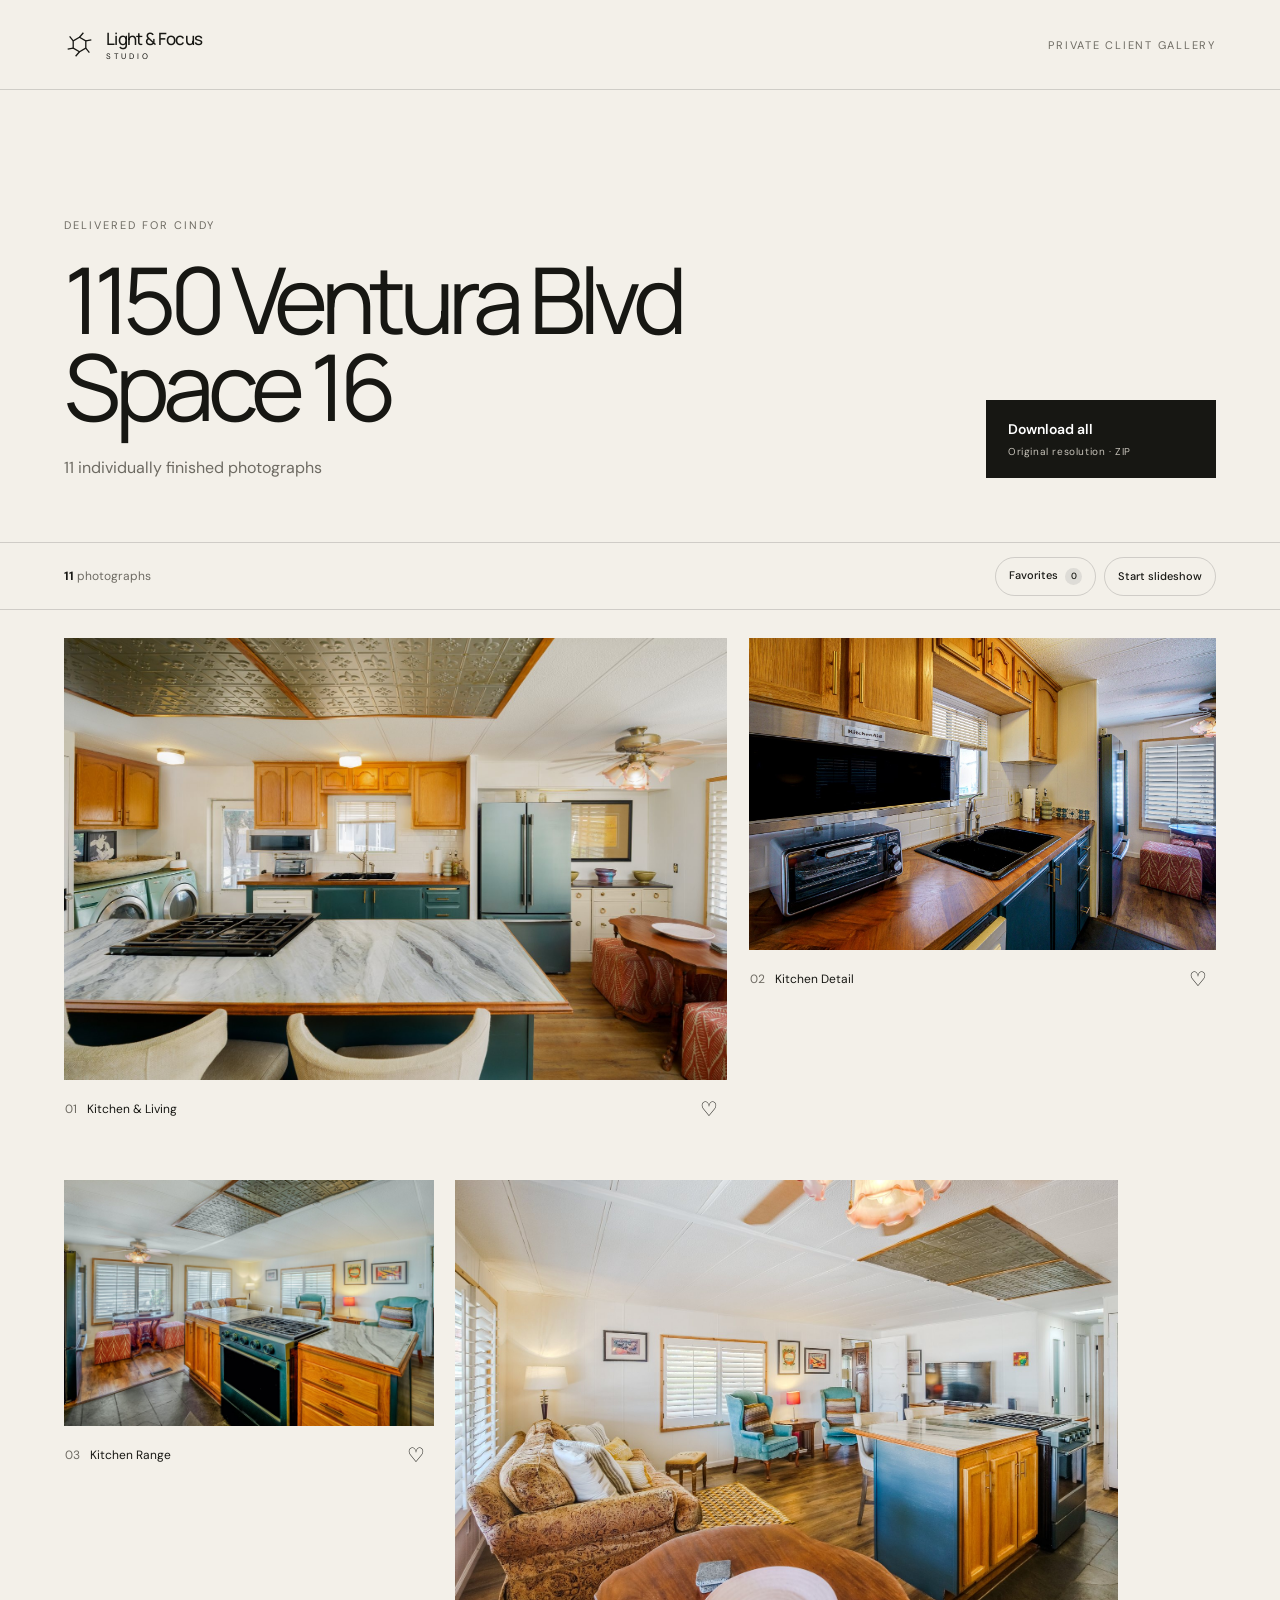
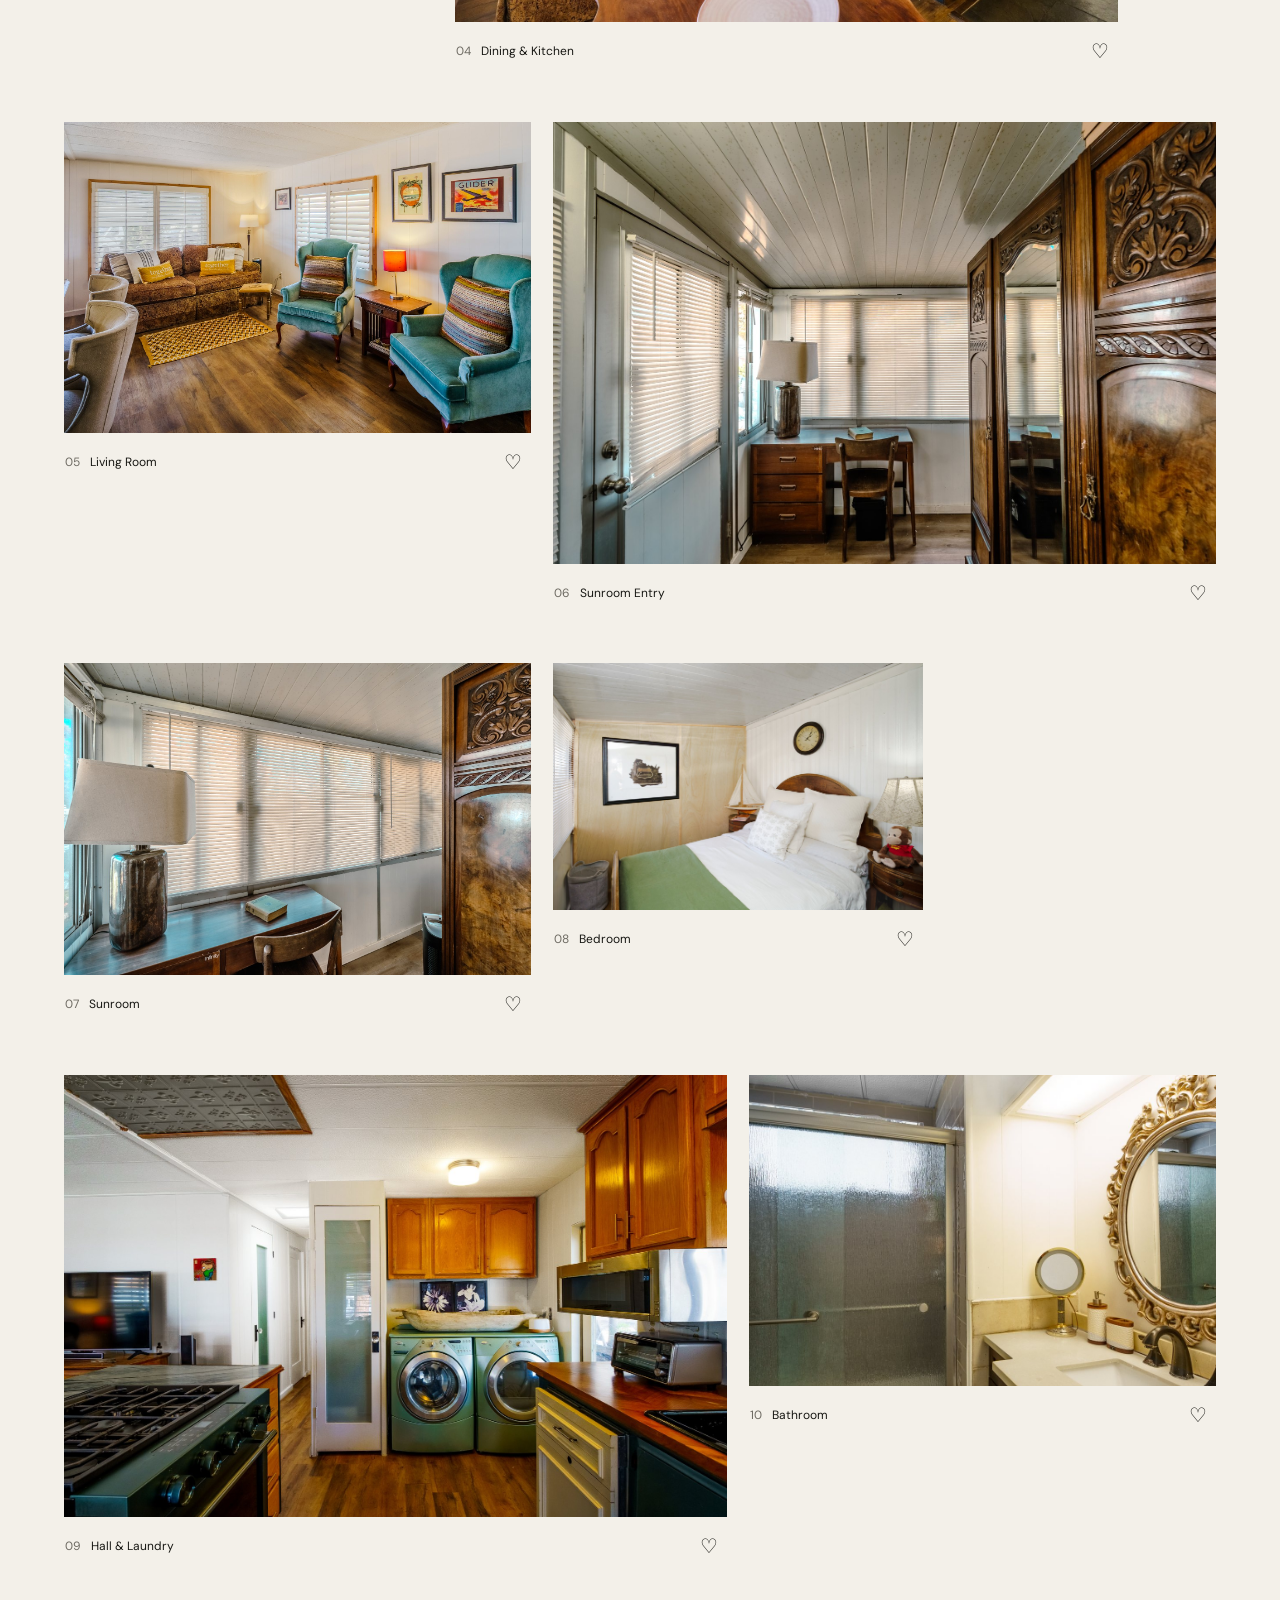
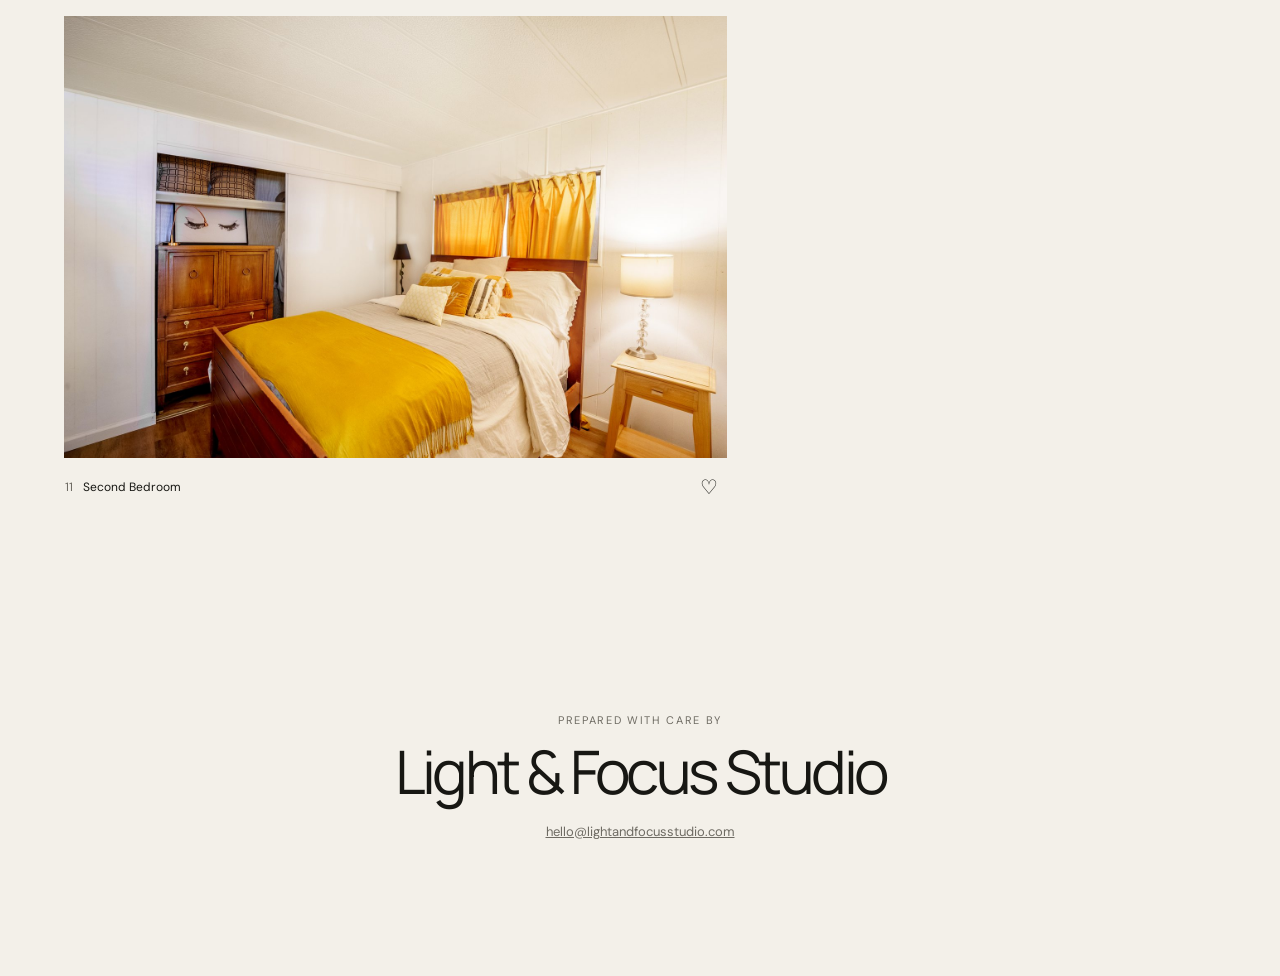
==== clients/cindy-7a4f92d8b1/index.html @ d059b1ce "Add Cindy client delivery gallery" ====
<!doctype html>
<html lang="en">
  <head>
    <meta charset="UTF-8" />
    <meta name="viewport" content="width=device-width, initial-scale=1" />
    <meta name="robots" content="noindex, nofollow, noarchive" />
    <meta name="theme-color" content="#f3f0e9" />
    <title>1150 Ventura Blvd, Space 16 · Light &amp; Focus Studio</title>
    <link rel="preconnect" href="https://fonts.googleapis.com" />
    <link rel="preconnect" href="https://fonts.gstatic.com" crossorigin />
    <link href="https://fonts.googleapis.com/css2?family=DM+Sans:wght@400;500;600&amp;family=Manrope:wght@400;500;600&amp;display=swap" rel="stylesheet" />
    <link rel="stylesheet" href="gallery.css?v=1" />
    <script src="gallery.js?v=1" defer></script>
  </head>
  <body>
    <header class="gallery-header">
      <a class="brand" href="../../" aria-label="Light and Focus Studio home">
        <svg viewBox="0 0 32 32" aria-hidden="true"><polygon points="16,8.5 22.5,12.25 22.5,19.75 16,23.5 9.5,19.75 9.5,12.25"></polygon><path d="M16 8.5 20 3.9M22.5 12.25 28.2 11.2M22.5 19.75 26.2 24.3M16 23.5 12 28.1M9.5 19.75 3.8 20.8M9.5 12.25 5.8 7.7"></path></svg>
        <span><strong>Light &amp; Focus</strong><small>Studio</small></span>
      </a>
      <span class="private-label">Private client gallery</span>
    </header>

    <main>
      <section class="gallery-intro">
        <div>
          <p class="eyebrow">Delivered for Cindy</p>
          <h1>1150 Ventura Blvd<br />Space 16</h1>
          <p class="summary">11 individually finished photographs</p>
        </div>
        <a class="primary-action" href="Light-and-Focus-1150-Ventura-Sp16.zip" download>
          <span>Download all</span><small>Original resolution · ZIP</small>
        </a>
      </section>

      <section class="gallery-toolbar" aria-label="Gallery controls">
        <p><strong id="visible-count">11</strong> photographs</p>
        <div>
          <button id="favorites-filter" class="toolbar-button" type="button" aria-pressed="false">Favorites <span id="favorite-count">0</span></button>
          <button id="start-slideshow" class="toolbar-button" type="button">Start slideshow</button>
        </div>
      </section>

      <section id="photo-grid" class="photo-grid" aria-label="Property photographs"></section>

      <section class="delivery-note">
        <p>Prepared with care by</p>
        <h2>Light &amp; Focus Studio</h2>
        <a href="mailto:hello@lightandfocusstudio.com">hello@lightandfocusstudio.com</a>
      </section>
    </main>

    <div id="lightbox" class="lightbox" role="dialog" aria-modal="true" aria-label="Photo viewer" aria-hidden="true">
      <div class="lightbox-topbar">
        <p id="lightbox-counter">1 / 11</p>
        <div>
          <button id="lightbox-favorite" type="button" aria-label="Favorite this photograph" aria-pressed="false">♡</button>
          <a id="lightbox-download" href="#" download aria-label="Download this photograph">Download</a>
          <button id="lightbox-play" type="button" aria-label="Start slideshow" aria-pressed="false">Play</button>
          <button id="lightbox-close" type="button" aria-label="Close photo viewer">Close</button>
        </div>
      </div>
      <button id="lightbox-previous" class="lightbox-arrow previous" type="button" aria-label="Previous photograph">‹</button>
      <figure>
        <img id="lightbox-image" src="" alt="" />
        <figcaption id="lightbox-caption"></figcaption>
      </figure>
      <button id="lightbox-next" class="lightbox-arrow next" type="button" aria-label="Next photograph">›</button>
    </div>
  </body>
</html>
---- clients/cindy-7a4f92d8b1/gallery.css ----
:root {
  color-scheme: light;
  --paper: #f3f0e9;
  --ink: #171713;
  --muted: #6e6b63;
  --line: rgba(23, 23, 19, 0.16);
  --white: #fff;
}

* { box-sizing: border-box; }
html { scroll-behavior: smooth; }
body {
  margin: 0;
  background: var(--paper);
  color: var(--ink);
  font-family: "DM Sans", sans-serif;
  -webkit-font-smoothing: antialiased;
}
body.lightbox-open { overflow: hidden; }
a { color: inherit; }
button, a { -webkit-tap-highlight-color: transparent; }

.gallery-header {
  min-height: 90px;
  padding: 20px clamp(22px, 5vw, 76px);
  display: flex;
  align-items: center;
  justify-content: space-between;
  border-bottom: 1px solid var(--line);
}
.brand {
  display: inline-flex;
  align-items: center;
  gap: 11px;
  text-decoration: none;
}
.brand svg {
  width: 31px;
  height: 31px;
  fill: none;
  stroke: currentColor;
  stroke-width: 1.35;
}
.brand span { display: grid; line-height: 1; }
.brand strong {
  font: 500 17px/1 "Manrope", sans-serif;
  letter-spacing: -0.04em;
}
.brand small {
  margin-top: 5px;
  font-size: 8px;
  letter-spacing: 0.34em;
  text-transform: uppercase;
}
.private-label {
  color: var(--muted);
  font-size: 11px;
  letter-spacing: 0.16em;
  text-transform: uppercase;
}

main { padding: 0 clamp(18px, 5vw, 76px); }
.gallery-intro {
  min-height: 440px;
  padding: clamp(72px, 10vw, 132px) 0 64px;
  display: flex;
  align-items: flex-end;
  justify-content: space-between;
  gap: 40px;
}
.eyebrow {
  margin: 0 0 24px;
  color: var(--muted);
  font-size: 11px;
  letter-spacing: 0.18em;
  text-transform: uppercase;
}
h1 {
  margin: 0;
  max-width: 840px;
  font: 400 clamp(44px, 7.2vw, 100px)/0.94 "Manrope", sans-serif;
  letter-spacing: -0.07em;
}
.summary { margin: 28px 0 0; color: var(--muted); }
.primary-action {
  min-width: 230px;
  padding: 20px 22px;
  display: grid;
  gap: 7px;
  background: var(--ink);
  color: var(--white);
  text-decoration: none;
  transition: transform 180ms ease, background 180ms ease;
}
.primary-action:hover { transform: translateY(-3px); background: #38362f; }
.primary-action span { font-size: 14px; font-weight: 600; }
.primary-action small { color: #c7c3ba; font-size: 10px; letter-spacing: 0.06em; }

.gallery-toolbar {
  position: sticky;
  top: 0;
  z-index: 5;
  min-height: 68px;
  margin: 0 calc(clamp(18px, 5vw, 76px) * -1) 28px;
  padding: 12px clamp(18px, 5vw, 76px);
  display: flex;
  align-items: center;
  justify-content: space-between;
  gap: 18px;
  background: rgba(243, 240, 233, 0.9);
  border-top: 1px solid var(--line);
  border-bottom: 1px solid var(--line);
  backdrop-filter: blur(14px);
}
.gallery-toolbar p { margin: 0; color: var(--muted); font-size: 12px; }
.gallery-toolbar p strong { color: var(--ink); }
.gallery-toolbar > div { display: flex; gap: 8px; }
.toolbar-button {
  padding: 10px 13px;
  background: transparent;
  border: 1px solid var(--line);
  border-radius: 999px;
  color: var(--ink);
  cursor: pointer;
  font: 500 11px/1 "DM Sans", sans-serif;
}
.toolbar-button[aria-pressed="true"] { background: var(--ink); color: var(--white); }
.toolbar-button span {
  display: inline-grid;
  min-width: 17px;
  height: 17px;
  margin-left: 4px;
  place-items: center;
  background: rgba(127, 127, 127, 0.18);
  border-radius: 50%;
  font-size: 9px;
}

.photo-grid {
  display: grid;
  grid-template-columns: repeat(12, 1fr);
  gap: clamp(12px, 1.7vw, 26px);
}
.photo-card {
  grid-column: span 4;
  margin: 0 0 clamp(16px, 2.5vw, 38px);
  animation: rise 420ms both;
}
.photo-card:nth-child(5n + 1), .photo-card:nth-child(5n + 4) { grid-column: span 7; }
.photo-card:nth-child(5n + 2), .photo-card:nth-child(5n + 5) { grid-column: span 5; }
.photo-card.hidden { display: none; }
.photo-button {
  position: relative;
  width: 100%;
  padding: 0;
  overflow: hidden;
  display: block;
  background: #ddd8cd;
  border: 0;
  cursor: zoom-in;
}
.photo-button img {
  width: 100%;
  aspect-ratio: 3 / 2;
  display: block;
  object-fit: cover;
  transition: transform 500ms cubic-bezier(.2,.7,.2,1), filter 250ms ease;
}
.photo-card.portrait .photo-button img { object-position: 50% 48%; }
.photo-button:hover img { transform: scale(1.018); filter: brightness(0.95); }
.photo-meta {
  padding: 12px 1px 0;
  display: flex;
  align-items: center;
  justify-content: space-between;
  gap: 12px;
}
.photo-meta p { margin: 0; font-size: 12px; }
.photo-meta p span { margin-right: 10px; color: var(--muted); }
.favorite-button {
  width: 34px;
  height: 34px;
  display: grid;
  place-items: center;
  background: transparent;
  border: 1px solid transparent;
  border-radius: 50%;
  color: var(--ink);
  cursor: pointer;
  font-size: 20px;
}
.favorite-button:hover { border-color: var(--line); }
.favorite-button[aria-pressed="true"] { background: var(--ink); color: var(--white); }
.empty-state {
  grid-column: 1 / -1;
  padding: 100px 20px;
  color: var(--muted);
  text-align: center;
}

.delivery-note {
  min-height: 440px;
  padding: 120px 0 80px;
  display: grid;
  place-content: center;
  text-align: center;
}
.delivery-note p { margin: 0 0 14px; color: var(--muted); font-size: 11px; letter-spacing: 0.15em; text-transform: uppercase; }
.delivery-note h2 { margin: 0 0 22px; font: 400 clamp(32px, 5vw, 60px)/1 "Manrope", sans-serif; letter-spacing: -0.06em; }
.delivery-note a { color: var(--muted); font-size: 13px; }

.lightbox {
  position: fixed;
  inset: 0;
  z-index: 20;
  display: grid;
  place-items: center;
  background: rgba(13, 13, 11, 0.97);
  color: var(--white);
  opacity: 0;
  visibility: hidden;
  transition: opacity 200ms ease, visibility 200ms ease;
}
.lightbox.open { opacity: 1; visibility: visible; }
.lightbox-topbar {
  position: absolute;
  inset: 0 0 auto;
  z-index: 2;
  min-height: 70px;
  padding: 14px clamp(16px, 3vw, 42px);
  display: flex;
  align-items: center;
  justify-content: space-between;
  background: linear-gradient(rgba(0,0,0,.62), transparent);
}
.lightbox-topbar p { margin: 0; color: #bdbdb7; font-size: 12px; }
.lightbox-topbar div { display: flex; align-items: center; gap: 6px; }
.lightbox-topbar button, .lightbox-topbar a {
  min-height: 38px;
  padding: 10px 12px;
  background: rgba(255,255,255,.08);
  border: 1px solid rgba(255,255,255,.16);
  border-radius: 999px;
  color: var(--white);
  cursor: pointer;
  font: 500 11px/1 "DM Sans", sans-serif;
  text-decoration: none;
}
#lightbox-favorite { min-width: 38px; padding: 6px; font-size: 20px; }
#lightbox-favorite[aria-pressed="true"] { background: var(--white); color: var(--ink); }
.lightbox figure {
  width: calc(100vw - 150px);
  height: calc(100vh - 112px);
  margin: 54px 0 0;
  display: grid;
  grid-template-rows: minmax(0, 1fr) auto;
  place-items: center;
}
.lightbox figure img { max-width: 100%; max-height: 100%; object-fit: contain; box-shadow: 0 18px 70px rgba(0,0,0,.3); }
.lightbox figcaption { padding-top: 13px; color: #bdbdb7; font-size: 11px; letter-spacing: .08em; }
.lightbox-arrow {
  position: absolute;
  top: 50%;
  z-index: 2;
  width: 48px;
  height: 64px;
  transform: translateY(-50%);
  background: transparent;
  border: 0;
  color: var(--white);
  cursor: pointer;
  font: 300 48px/1 sans-serif;
}
.lightbox-arrow.previous { left: 10px; }
.lightbox-arrow.next { right: 10px; }

@keyframes rise { from { opacity: 0; transform: translateY(14px); } }
@media (prefers-reduced-motion: reduce) {
  *, *::before, *::after { scroll-behavior: auto !important; transition-duration: .01ms !important; animation-duration: .01ms !important; }
}
@media (max-width: 760px) {
  .gallery-header { min-height: 76px; }
  .private-label { font-size: 9px; letter-spacing: .11em; }
  .gallery-intro { min-height: 460px; padding-top: 80px; align-items: flex-start; flex-direction: column; justify-content: center; }
  .primary-action { width: 100%; }
  .gallery-toolbar { align-items: flex-start; flex-direction: column; }
  .gallery-toolbar > div { width: 100%; }
  .toolbar-button { flex: 1; }
  .photo-card, .photo-card:nth-child(n) { grid-column: 1 / -1; }
  .lightbox figure { width: calc(100vw - 24px); height: calc(100vh - 142px); margin-top: 72px; }
  .lightbox-arrow { top: auto; bottom: 14px; height: 46px; background: rgba(255,255,255,.08); border-radius: 50%; font-size: 36px; }
  .lightbox-arrow.previous { left: 16px; }
  .lightbox-arrow.next { right: 16px; }
  .lightbox-topbar { align-items: flex-start; }
  .lightbox-topbar p { padding-top: 12px; }
  .lightbox-topbar div { flex-wrap: wrap; justify-content: flex-end; }
  #lightbox-play { display: none; }
}
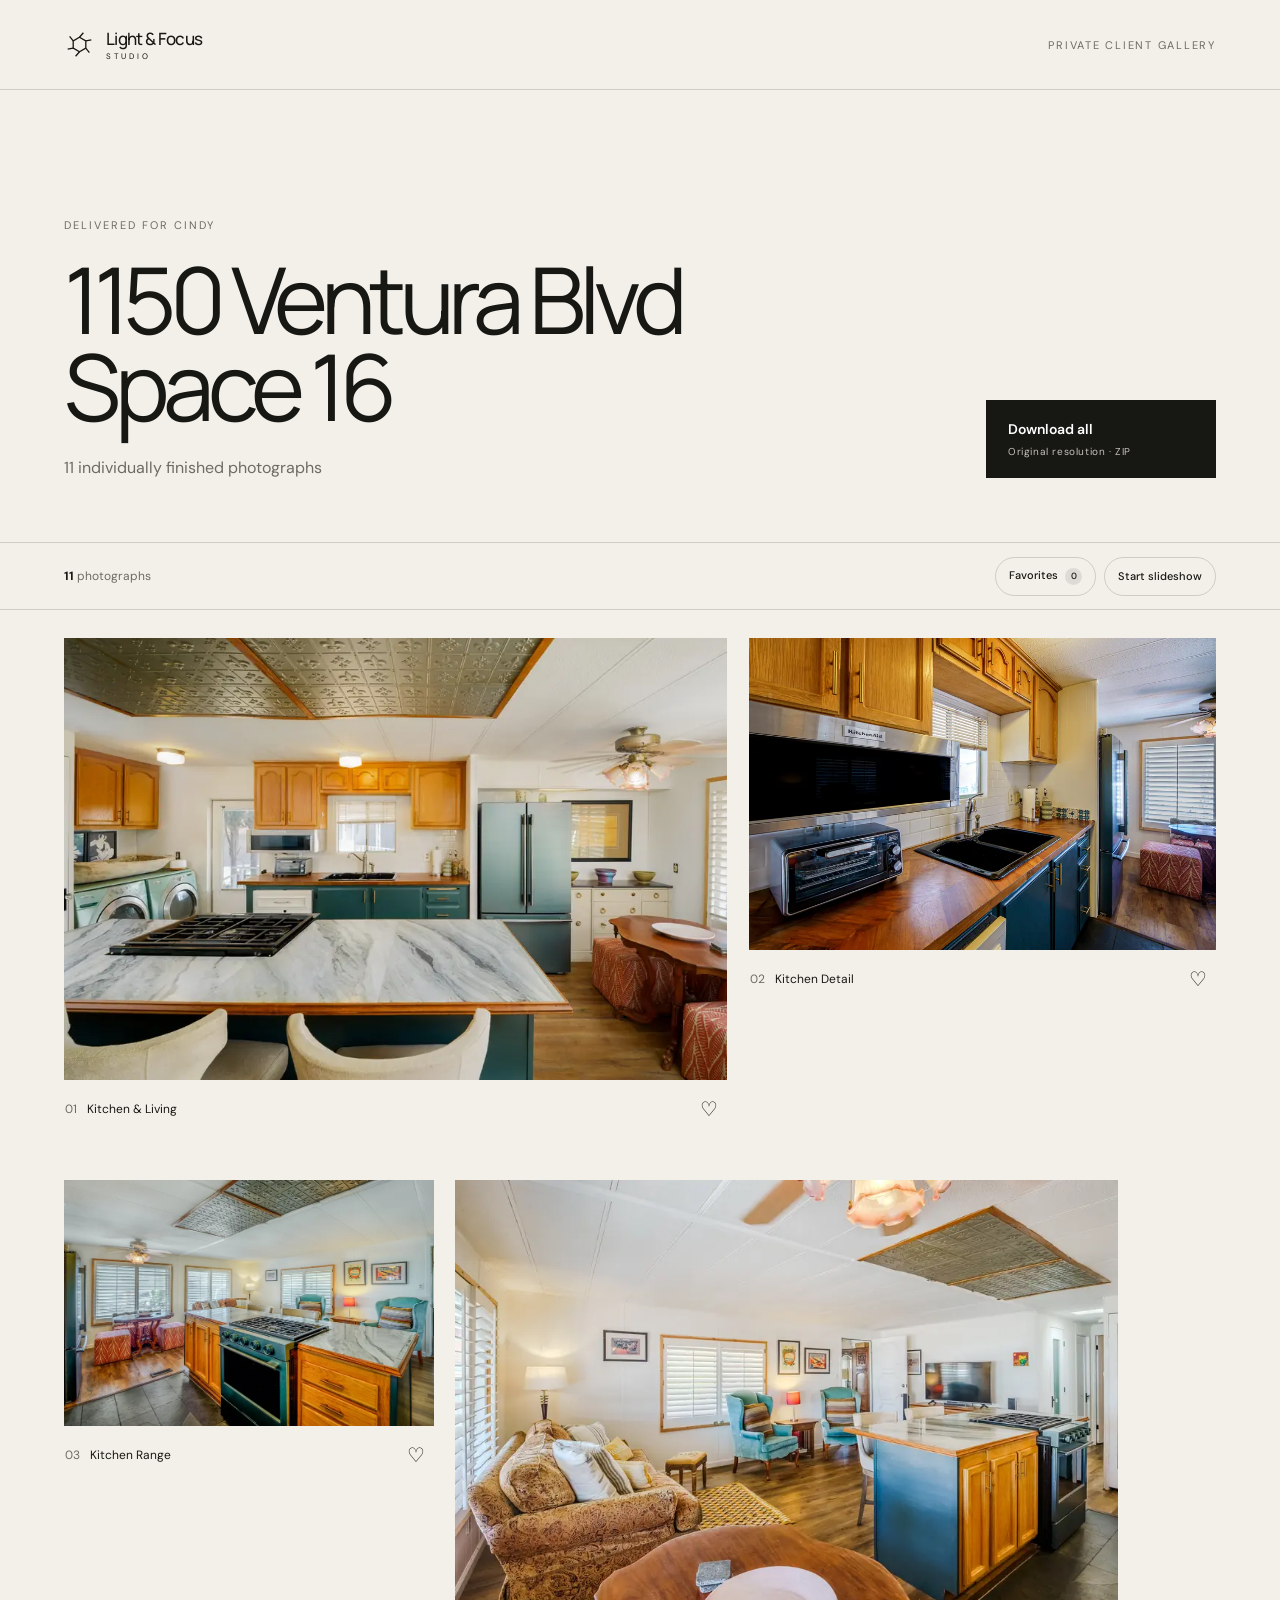
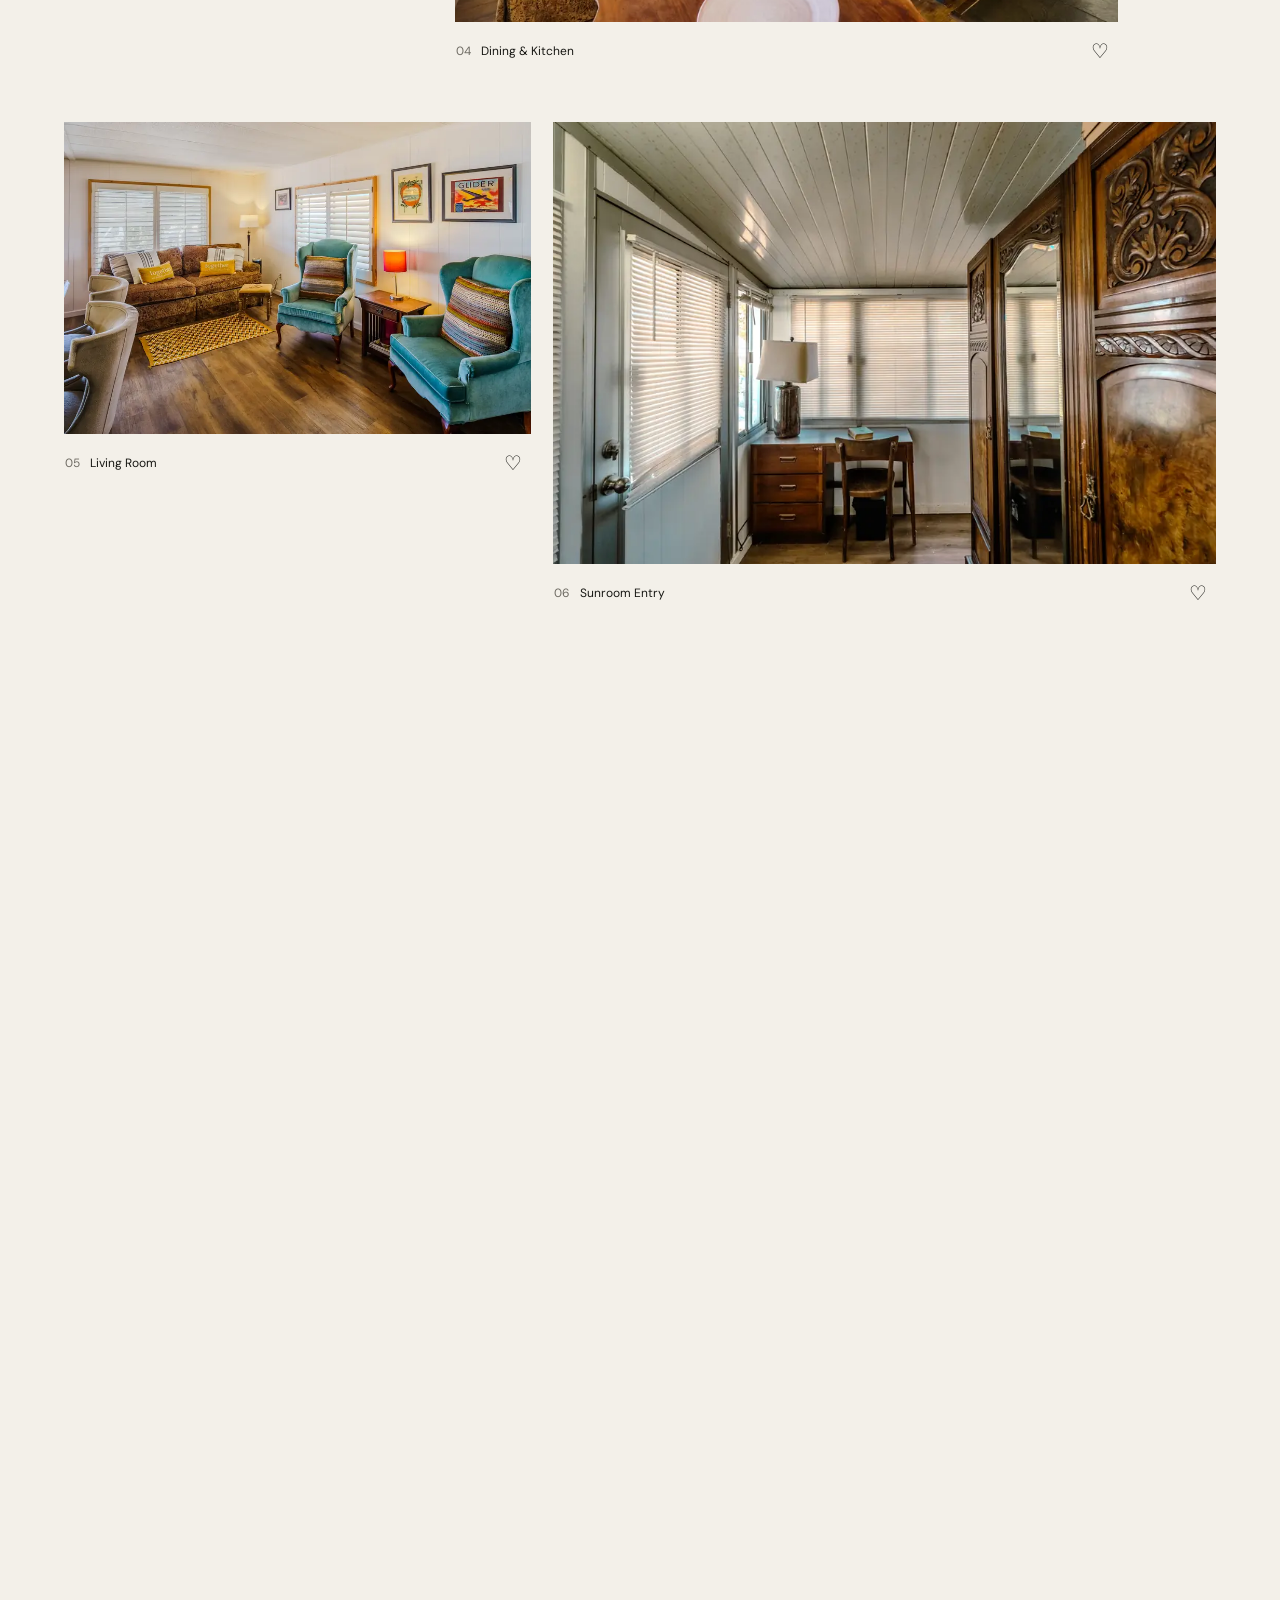
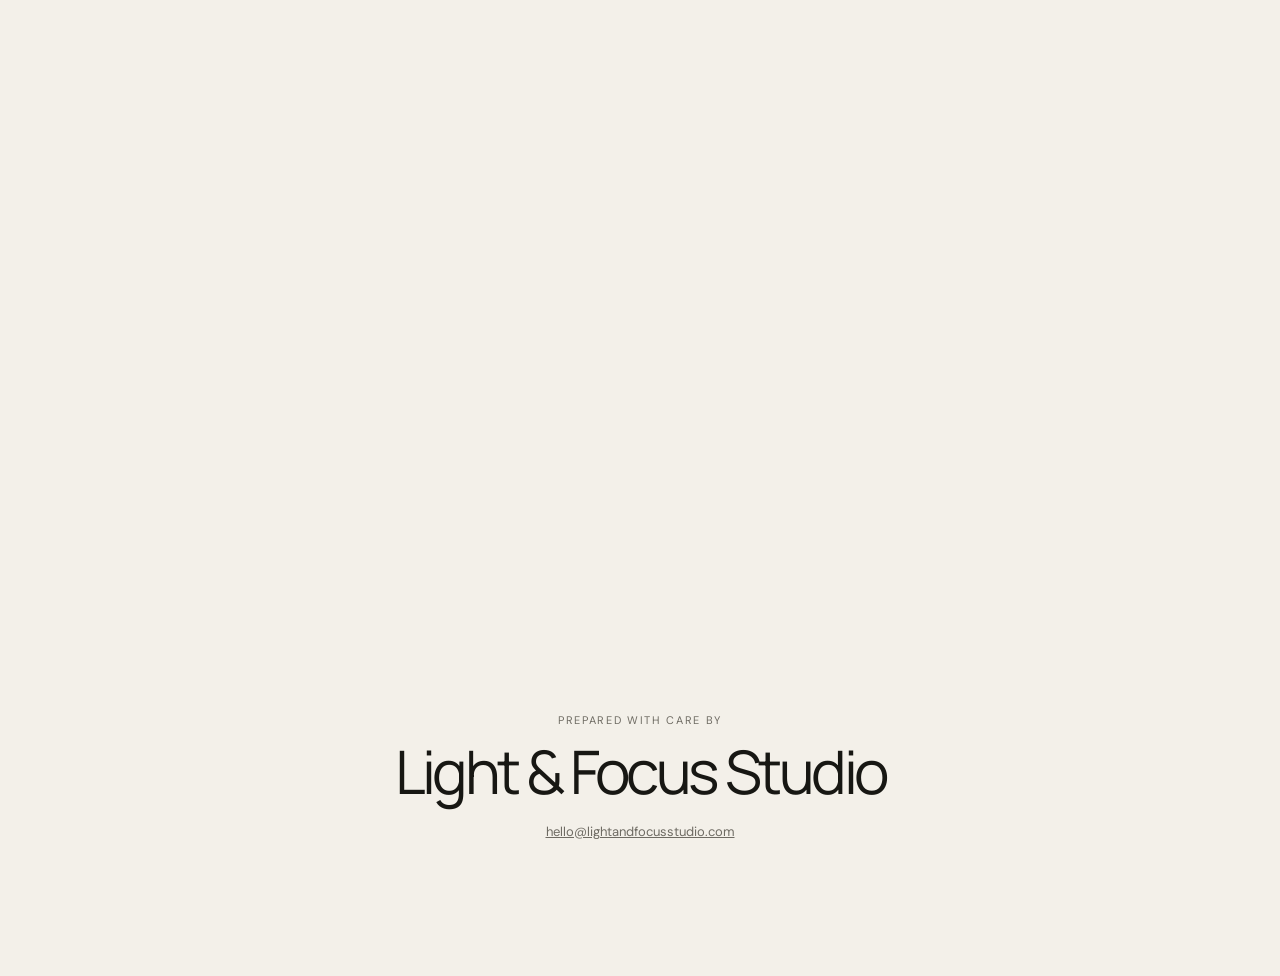
==== commit b76fdeb9: "Optimize client gallery performance" ====
--- a/clients/cindy-7a4f92d8b1/index.html
+++ b/clients/cindy-7a4f92d8b1/index.html
@@ -9,8 +9,8 @@
     <link rel="preconnect" href="https://fonts.googleapis.com" />
     <link rel="preconnect" href="https://fonts.gstatic.com" crossorigin />
     <link href="https://fonts.googleapis.com/css2?family=DM+Sans:wght@400;500;600&amp;family=Manrope:wght@400;500;600&amp;display=swap" rel="stylesheet" />
-    <link rel="stylesheet" href="gallery.css?v=1" />
-    <script src="gallery.js?v=1" defer></script>
+    <link rel="stylesheet" href="gallery.css?v=2" />
+    <script src="gallery.js?v=2" defer></script>
   </head>
   <body>
     <header class="gallery-header">
--- a/clients/cindy-7a4f92d8b1/gallery.css
+++ b/clients/cindy-7a4f92d8b1/gallery.css
@@ -107,10 +107,9 @@
   align-items: center;
   justify-content: space-between;
   gap: 18px;
-  background: rgba(243, 240, 233, 0.9);
+  background: rgba(243, 240, 233, 0.98);
   border-top: 1px solid var(--line);
   border-bottom: 1px solid var(--line);
-  backdrop-filter: blur(14px);
 }
 .gallery-toolbar p { margin: 0; color: var(--muted); font-size: 12px; }
 .gallery-toolbar p strong { color: var(--ink); }
@@ -145,6 +144,8 @@
   grid-column: span 4;
   margin: 0 0 clamp(16px, 2.5vw, 38px);
   animation: rise 420ms both;
+  content-visibility: auto;
+  contain-intrinsic-size: auto 420px;
 }
 .photo-card:nth-child(5n + 1), .photo-card:nth-child(5n + 4) { grid-column: span 7; }
 .photo-card:nth-child(5n + 2), .photo-card:nth-child(5n + 5) { grid-column: span 5; }
@@ -164,10 +165,12 @@
   aspect-ratio: 3 / 2;
   display: block;
   object-fit: cover;
-  transition: transform 500ms cubic-bezier(.2,.7,.2,1), filter 250ms ease;
+  transition: transform 500ms cubic-bezier(.2,.7,.2,1);
 }
 .photo-card.portrait .photo-button img { object-position: 50% 48%; }
-.photo-button:hover img { transform: scale(1.018); filter: brightness(0.95); }
+@media (hover: hover) {
+  .photo-button:hover img { transform: scale(1.018); }
+}
 .photo-meta {
   padding: 12px 1px 0;
   display: flex;
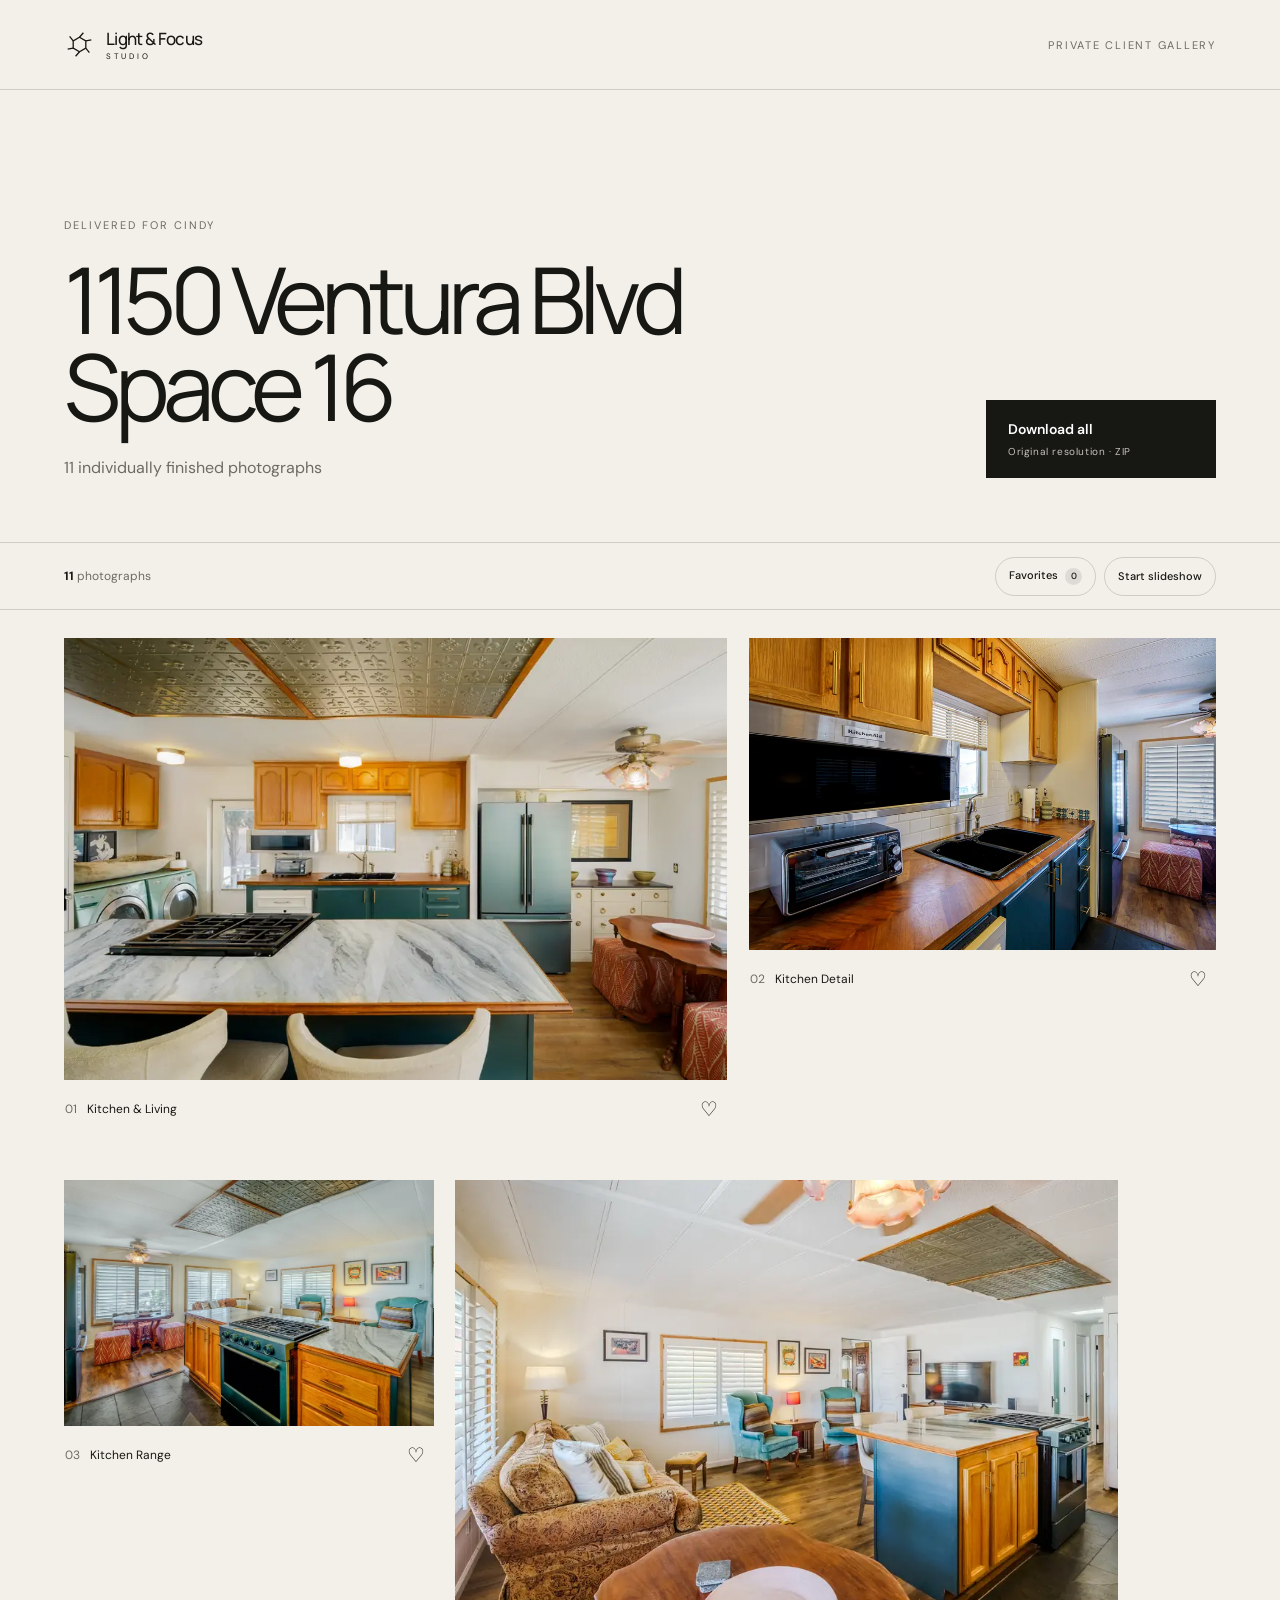
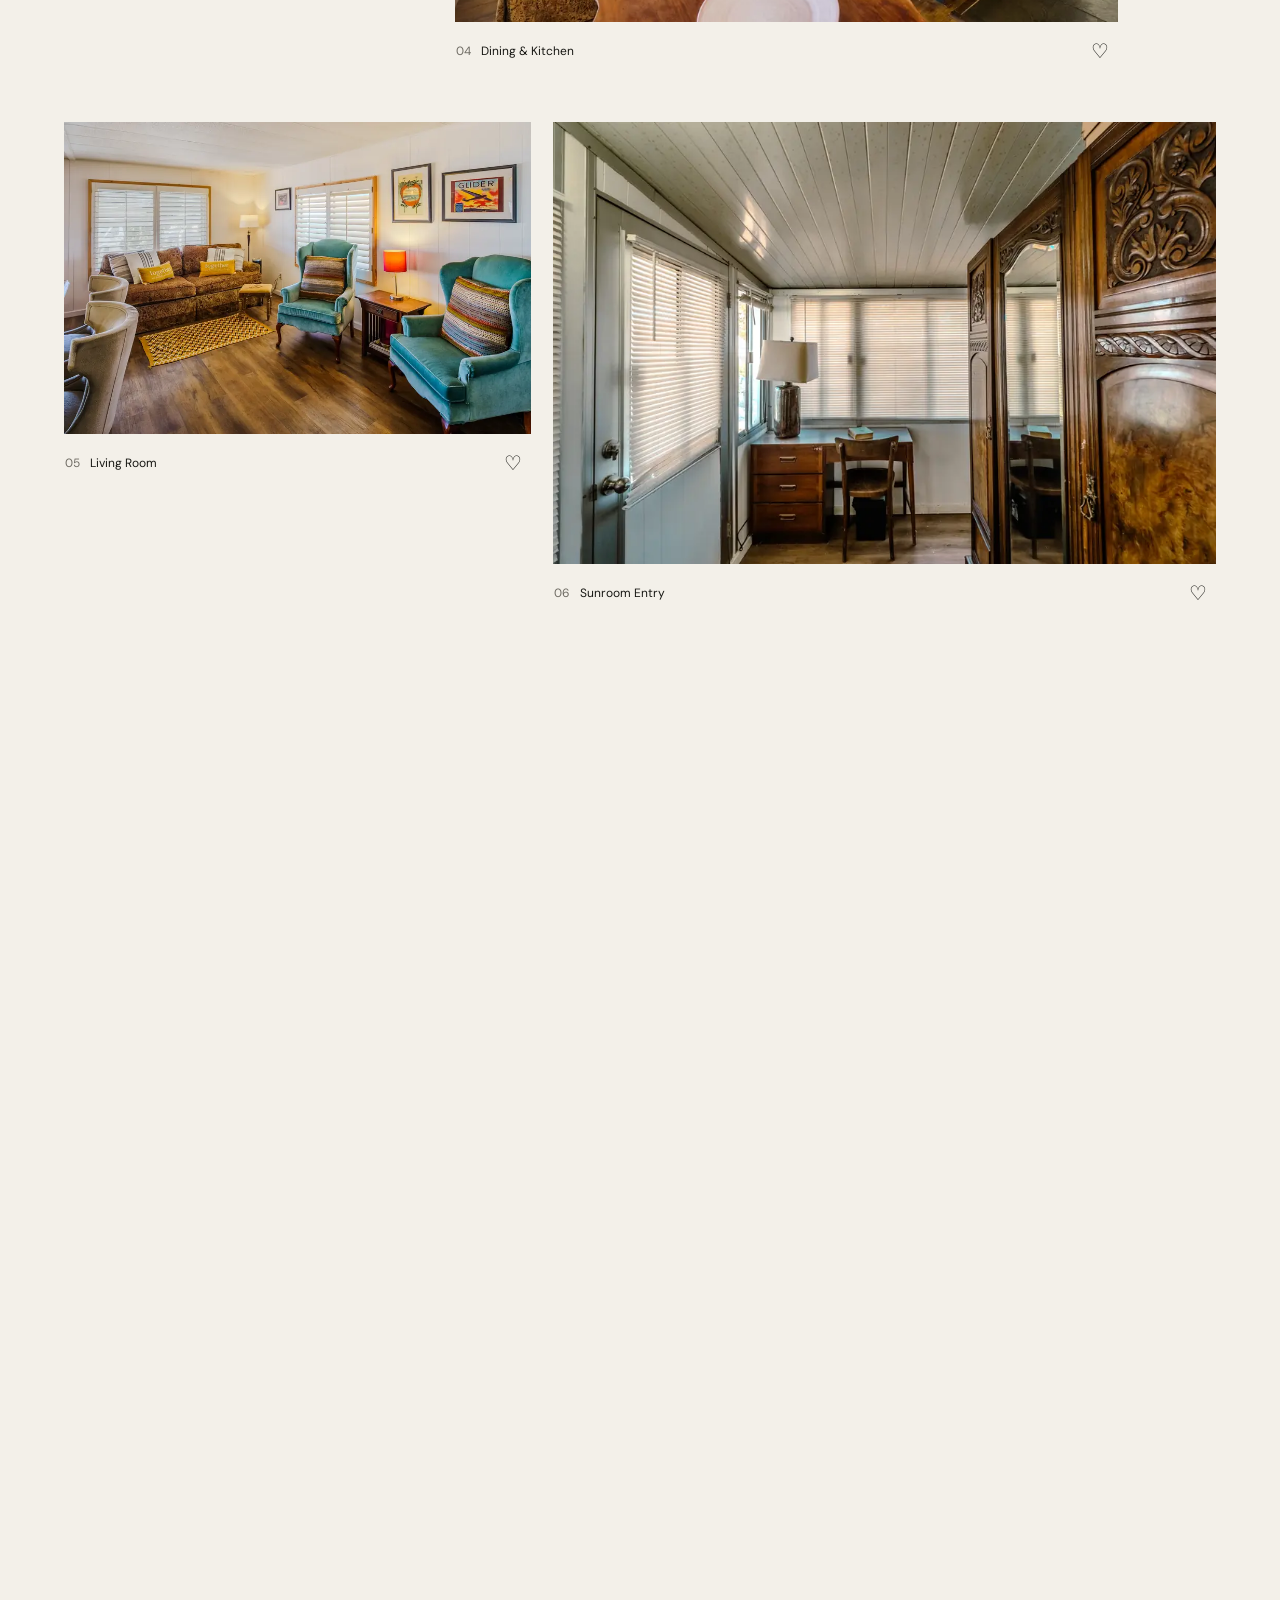
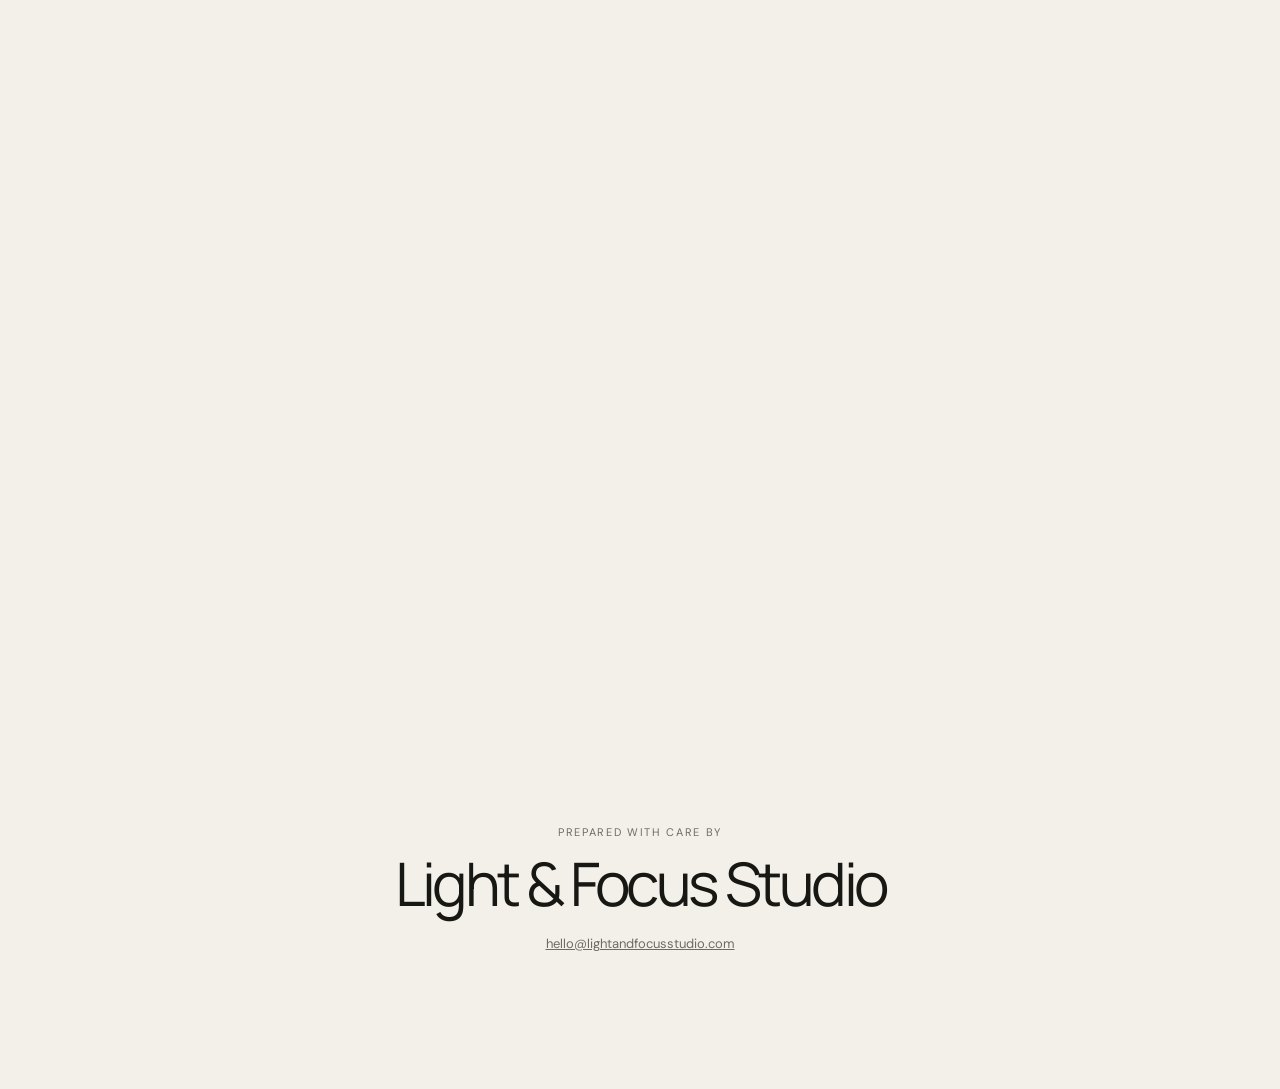
==== commit 1a9718cb: "Preserve portrait bathroom layout" ====
--- a/clients/cindy-7a4f92d8b1/index.html
+++ b/clients/cindy-7a4f92d8b1/index.html
@@ -9,7 +9,7 @@
     <link rel="preconnect" href="https://fonts.googleapis.com" />
     <link rel="preconnect" href="https://fonts.gstatic.com" crossorigin />
     <link href="https://fonts.googleapis.com/css2?family=DM+Sans:wght@400;500;600&amp;family=Manrope:wght@400;500;600&amp;display=swap" rel="stylesheet" />
-    <link rel="stylesheet" href="gallery.css?v=2" />
+    <link rel="stylesheet" href="gallery.css?v=3" />
     <script src="gallery.js?v=2" defer></script>
   </head>
   <body>
--- a/clients/cindy-7a4f92d8b1/gallery.css
+++ b/clients/cindy-7a4f92d8b1/gallery.css
@@ -149,6 +149,12 @@
 }
 .photo-card:nth-child(5n + 1), .photo-card:nth-child(5n + 4) { grid-column: span 7; }
 .photo-card:nth-child(5n + 2), .photo-card:nth-child(5n + 5) { grid-column: span 5; }
+.photo-card.portrait {
+  grid-column: span 4;
+  width: 100%;
+  max-width: 650px;
+  justify-self: center;
+}
 .photo-card.hidden { display: none; }
 .photo-button {
   position: relative;
@@ -167,7 +173,10 @@
   object-fit: cover;
   transition: transform 500ms cubic-bezier(.2,.7,.2,1);
 }
-.photo-card.portrait .photo-button img { object-position: 50% 48%; }
+.photo-card.portrait .photo-button img {
+  aspect-ratio: 2 / 3;
+  object-fit: contain;
+}
 @media (hover: hover) {
   .photo-button:hover img { transform: scale(1.018); }
 }
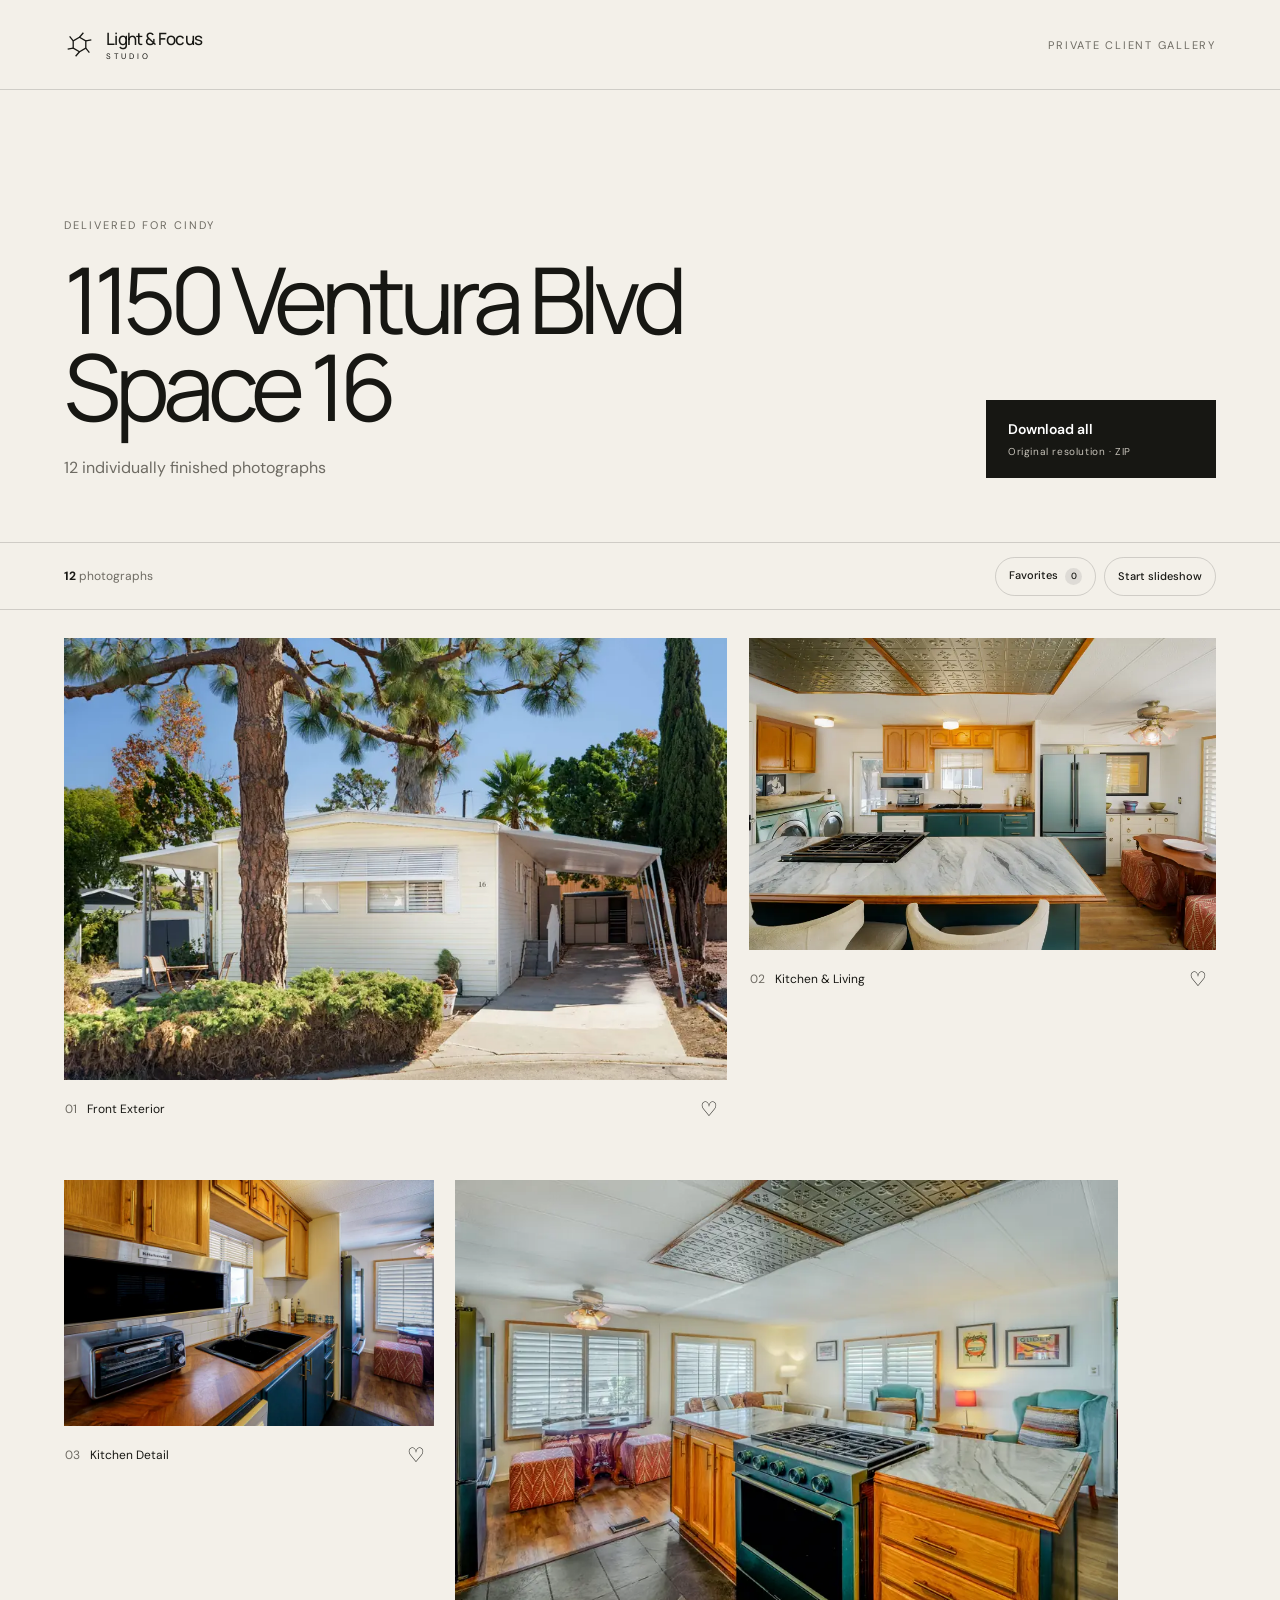
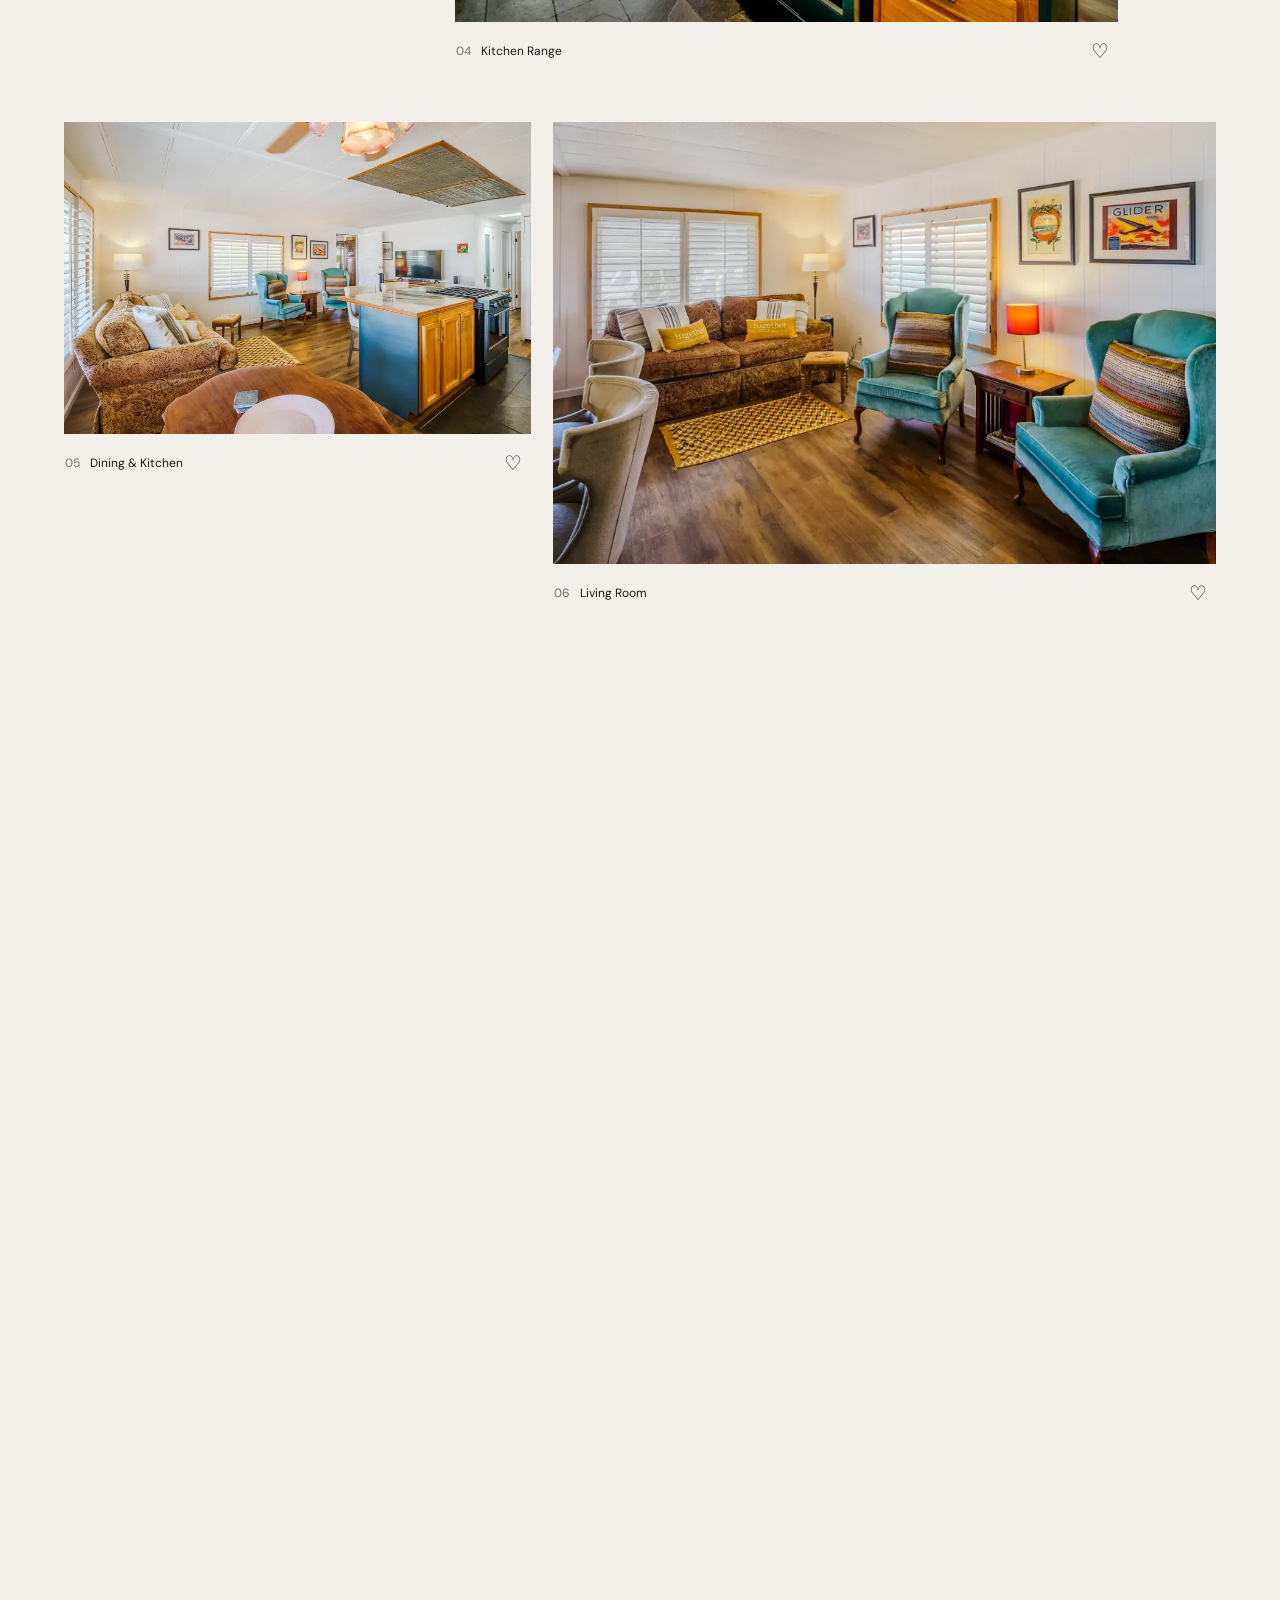
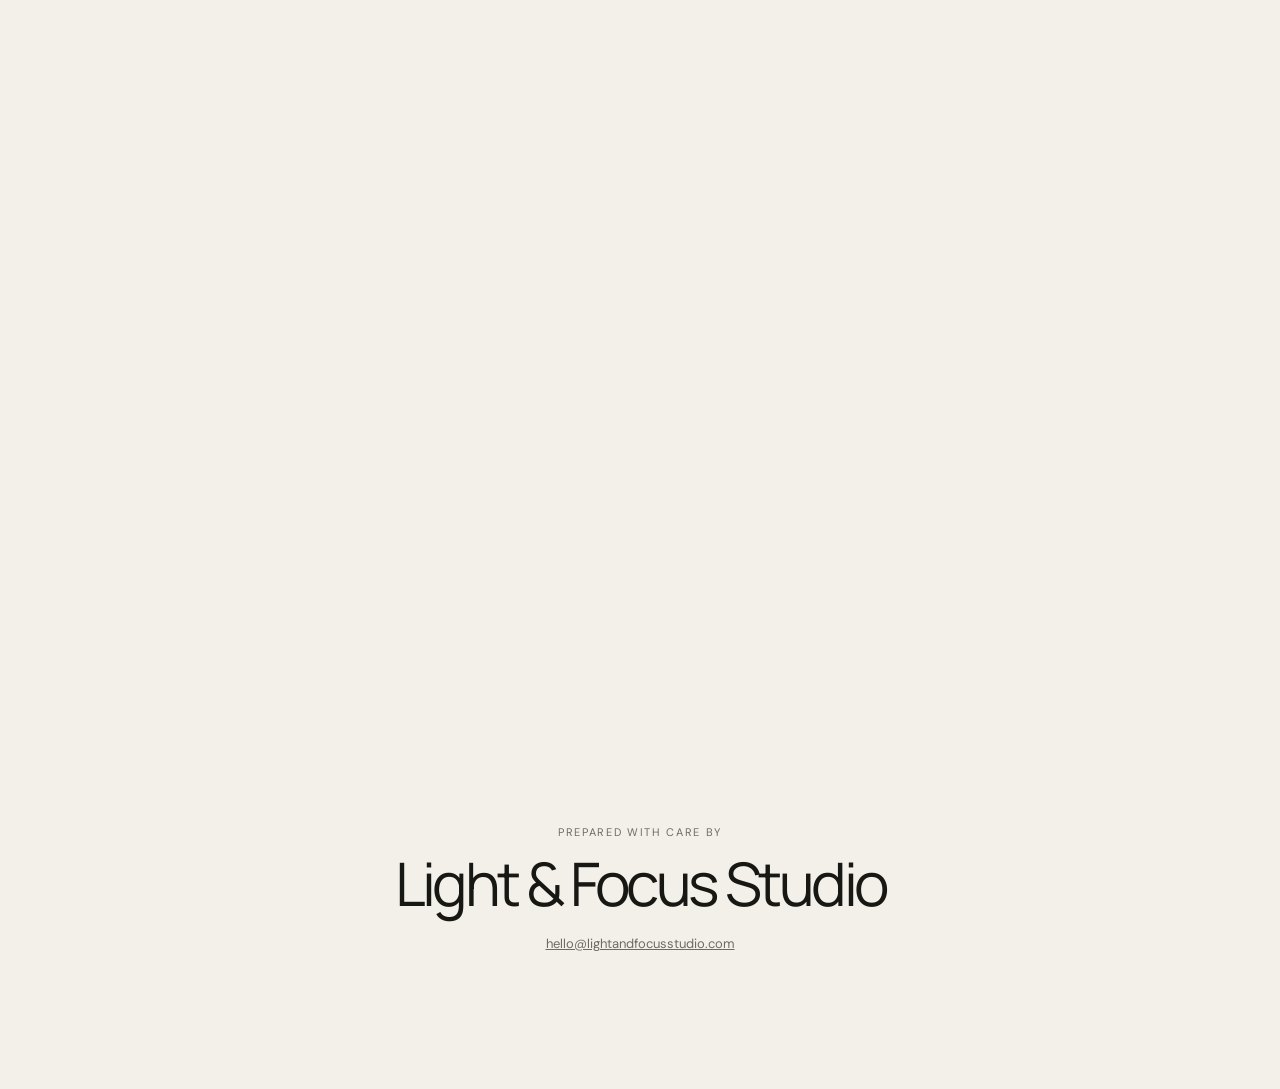
==== commit ce7be6fb: "Add front exterior to Cindy gallery" ====
--- a/clients/cindy-7a4f92d8b1/index.html
+++ b/clients/cindy-7a4f92d8b1/index.html
@@ -10,7 +10,7 @@
     <link rel="preconnect" href="https://fonts.gstatic.com" crossorigin />
     <link href="https://fonts.googleapis.com/css2?family=DM+Sans:wght@400;500;600&amp;family=Manrope:wght@400;500;600&amp;display=swap" rel="stylesheet" />
     <link rel="stylesheet" href="gallery.css?v=3" />
-    <script src="gallery.js?v=2" defer></script>
+    <script src="gallery.js?v=3" defer></script>
   </head>
   <body>
     <header class="gallery-header">
@@ -26,7 +26,7 @@
         <div>
           <p class="eyebrow">Delivered for Cindy</p>
           <h1>1150 Ventura Blvd<br />Space 16</h1>
-          <p class="summary">11 individually finished photographs</p>
+          <p class="summary">12 individually finished photographs</p>
         </div>
         <a class="primary-action" href="Light-and-Focus-1150-Ventura-Sp16.zip" download>
           <span>Download all</span><small>Original resolution · ZIP</small>
@@ -34,7 +34,7 @@
       </section>
 
       <section class="gallery-toolbar" aria-label="Gallery controls">
-        <p><strong id="visible-count">11</strong> photographs</p>
+        <p><strong id="visible-count">12</strong> photographs</p>
         <div>
           <button id="favorites-filter" class="toolbar-button" type="button" aria-pressed="false">Favorites <span id="favorite-count">0</span></button>
           <button id="start-slideshow" class="toolbar-button" type="button">Start slideshow</button>
@@ -52,7 +52,7 @@
 
     <div id="lightbox" class="lightbox" role="dialog" aria-modal="true" aria-label="Photo viewer" aria-hidden="true">
       <div class="lightbox-topbar">
-        <p id="lightbox-counter">1 / 11</p>
+        <p id="lightbox-counter">1 / 12</p>
         <div>
           <button id="lightbox-favorite" type="button" aria-label="Favorite this photograph" aria-pressed="false">♡</button>
           <a id="lightbox-download" href="#" download aria-label="Download this photograph">Download</a>
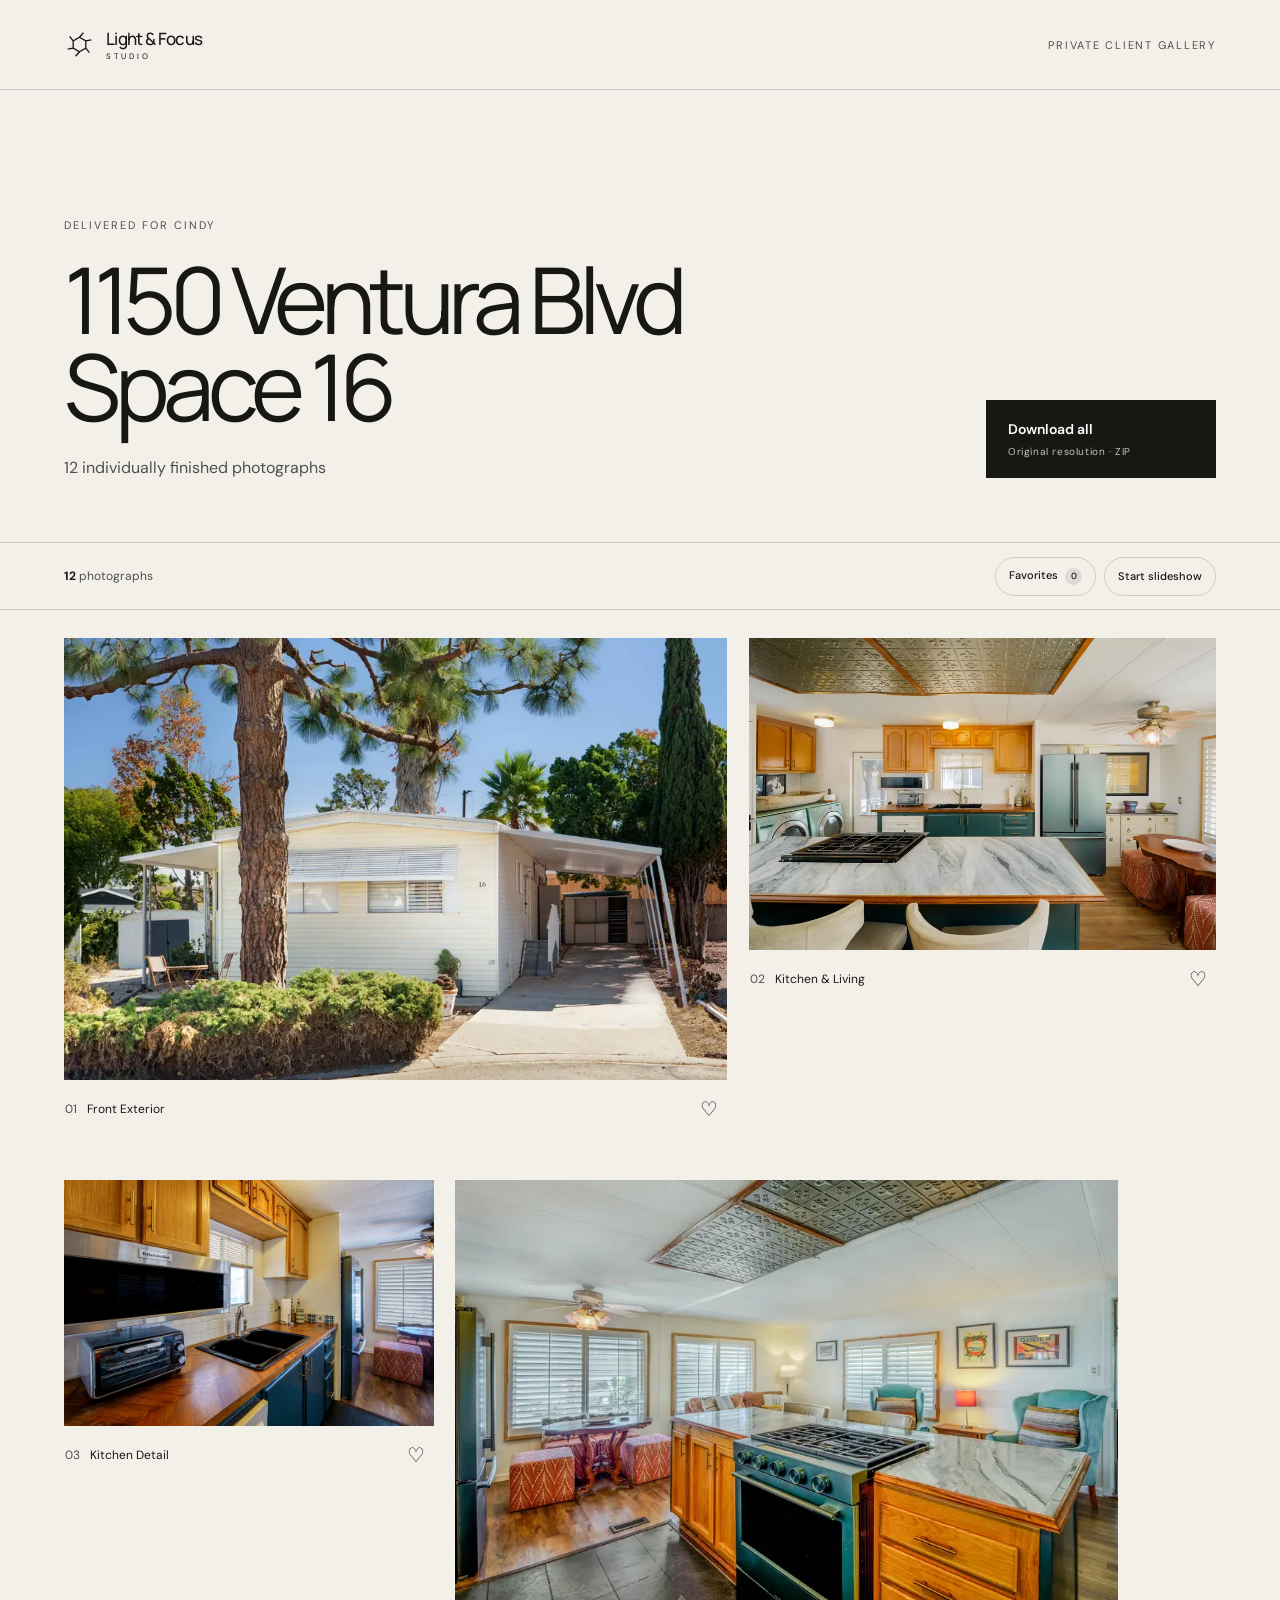
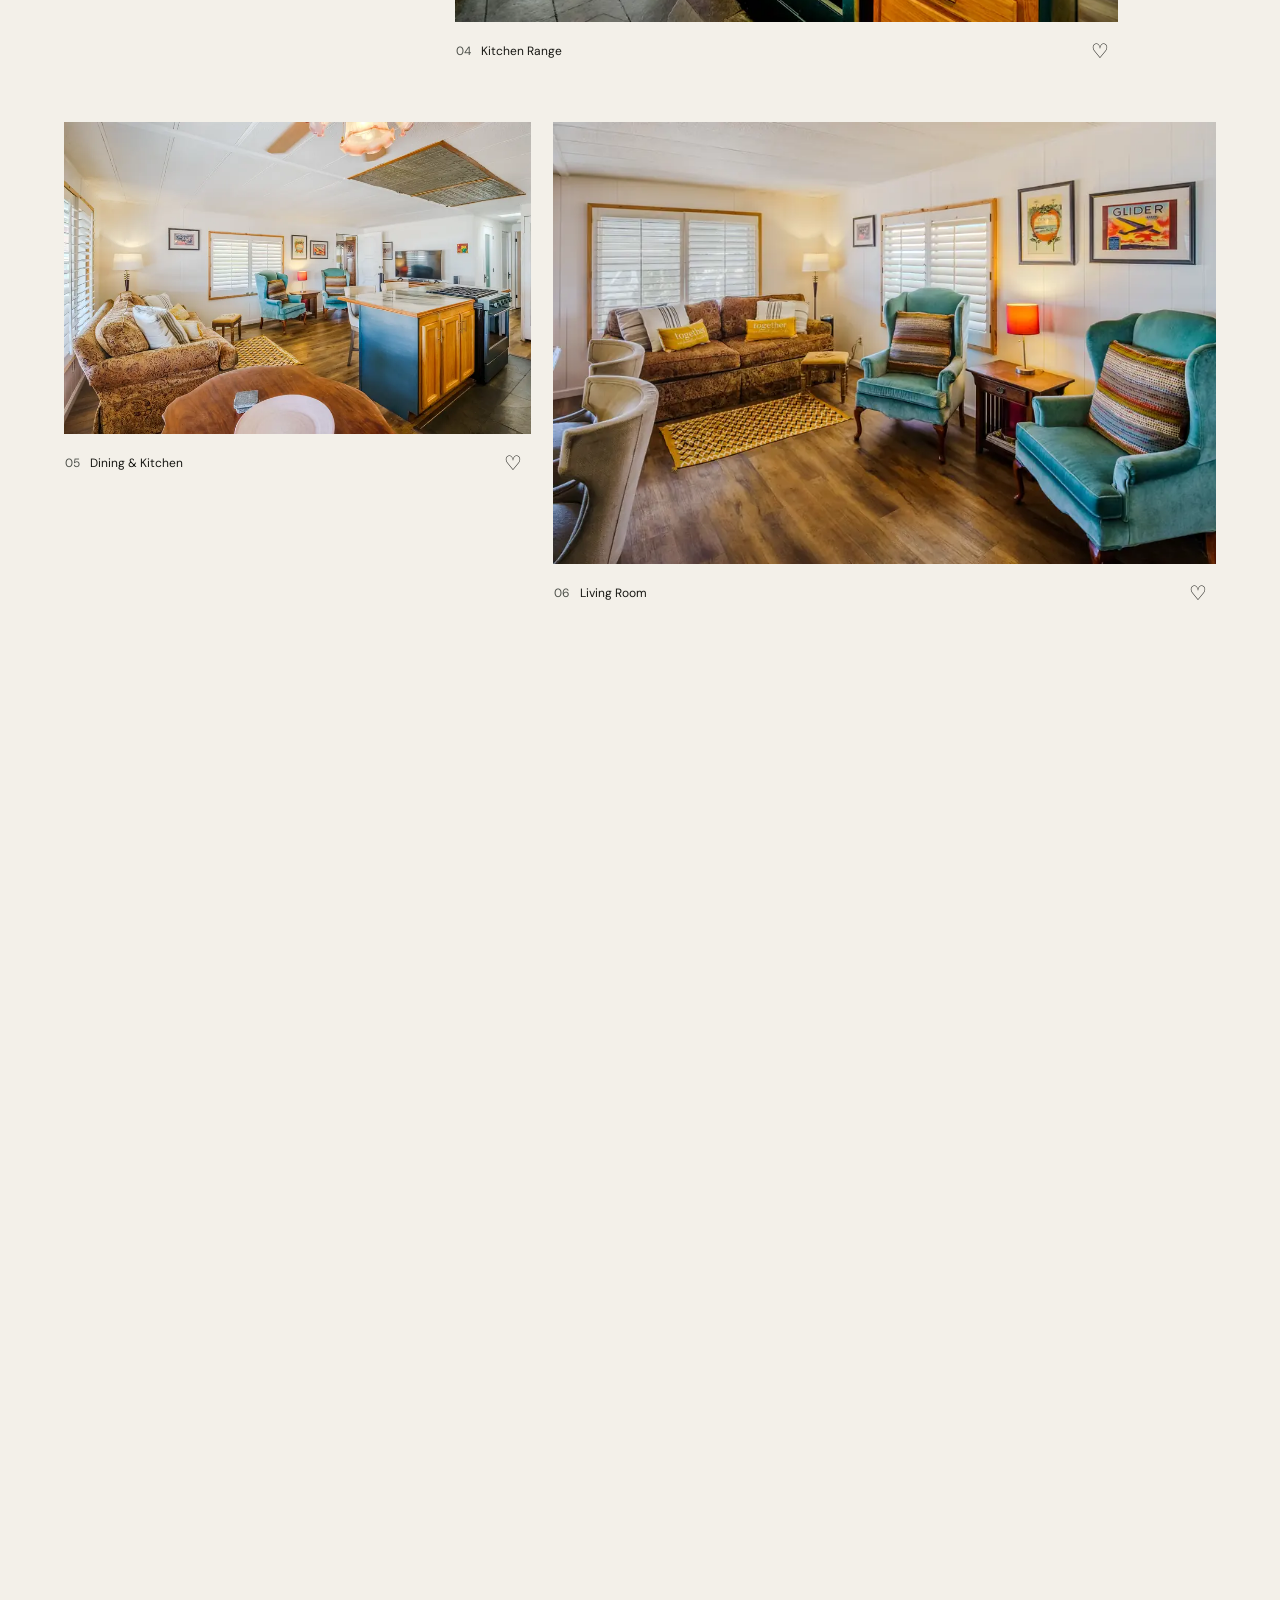
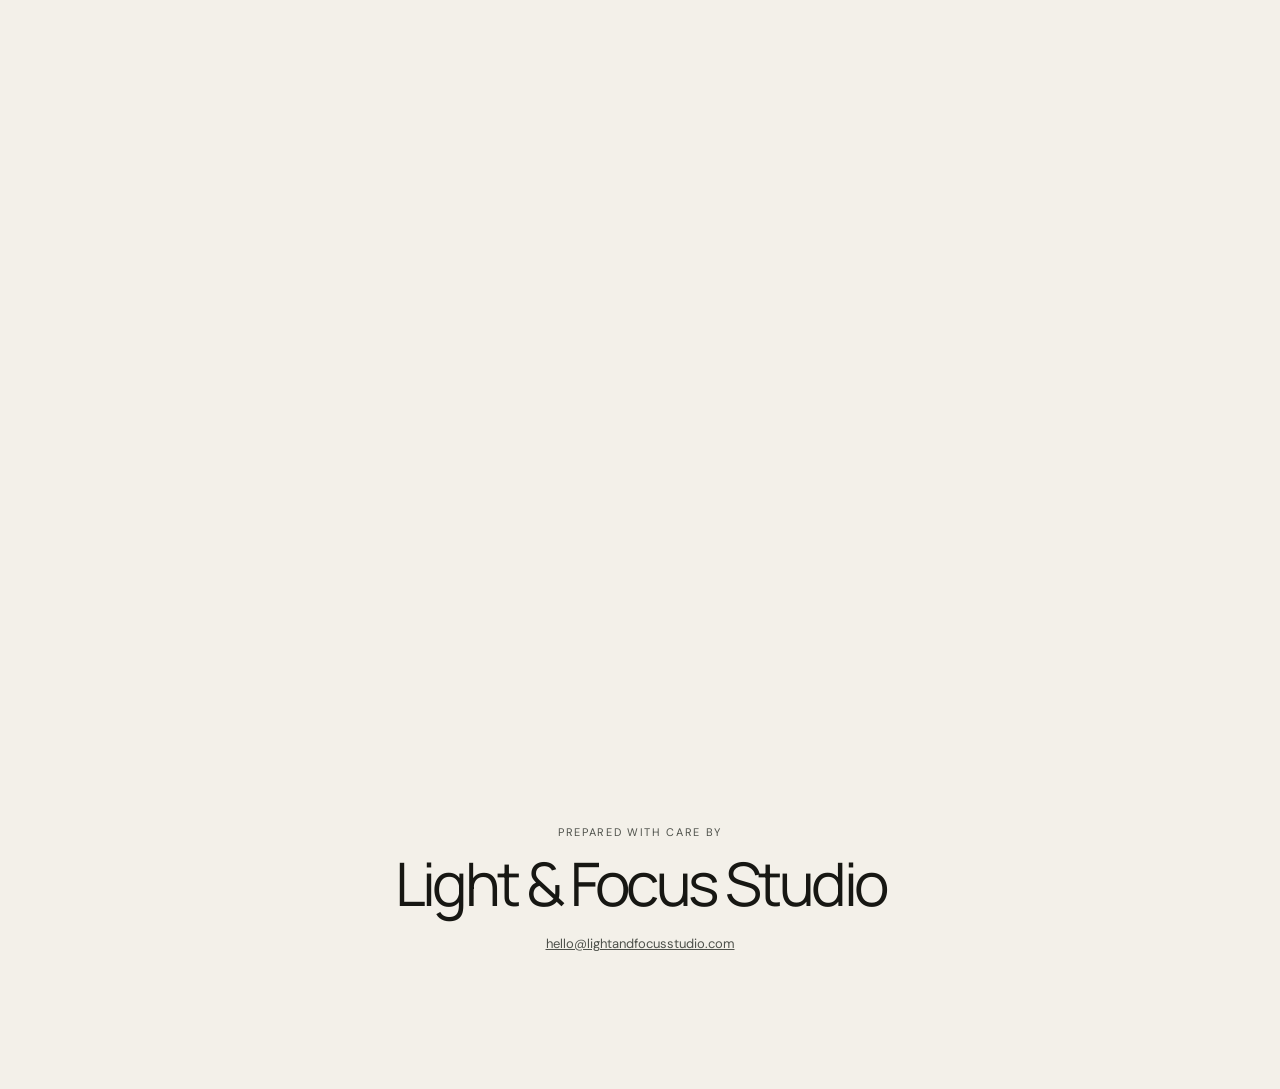
==== commit 3baaa5b5: "Improve public site accessibility" ====
--- a/clients/cindy-7a4f92d8b1/index.html
+++ b/clients/cindy-7a4f92d8b1/index.html
@@ -9,10 +9,11 @@
     <link rel="preconnect" href="https://fonts.googleapis.com" />
     <link rel="preconnect" href="https://fonts.gstatic.com" crossorigin />
     <link href="https://fonts.googleapis.com/css2?family=DM+Sans:wght@400;500;600&amp;family=Manrope:wght@400;500;600&amp;display=swap" rel="stylesheet" />
-    <link rel="stylesheet" href="gallery.css?v=3" />
+    <link rel="stylesheet" href="gallery.css?v=4" />
     <script src="gallery.js?v=3" defer></script>
   </head>
   <body>
+    <a class="skip-link" href="#work">Skip to photographs</a>
     <header class="gallery-header">
       <a class="brand" href="../../" aria-label="Light and Focus Studio home">
         <svg viewBox="0 0 32 32" aria-hidden="true"><polygon points="16,8.5 22.5,12.25 22.5,19.75 16,23.5 9.5,19.75 9.5,12.25"></polygon><path d="M16 8.5 20 3.9M22.5 12.25 28.2 11.2M22.5 19.75 26.2 24.3M16 23.5 12 28.1M9.5 19.75 3.8 20.8M9.5 12.25 5.8 7.7"></path></svg>
--- a/clients/cindy-7a4f92d8b1/gallery.css
+++ b/clients/cindy-7a4f92d8b1/gallery.css
@@ -2,7 +2,7 @@
   color-scheme: light;
   --paper: #f3f0e9;
   --ink: #171713;
-  --muted: #6e6b63;
+  --muted: #4e514b;
   --line: rgba(23, 23, 19, 0.16);
   --white: #fff;
 }
@@ -18,6 +18,10 @@
 }
 body.lightbox-open { overflow: hidden; }
 a { color: inherit; }
+.skip-link { position: absolute; left: 16px; top: 12px; z-index: 40; transform: translateY(-160%); background: var(--ink); color: var(--white); padding: 12px 16px; text-decoration: none; }
+.skip-link:focus { transform: none; }
+:focus-visible { outline: 3px solid #f4c56a; outline-offset: 3px; }
+.photo-grid, .gallery-toolbar { scroll-margin-top: 84px; }
 button, a { -webkit-tap-highlight-color: transparent; }
 
 .gallery-header {
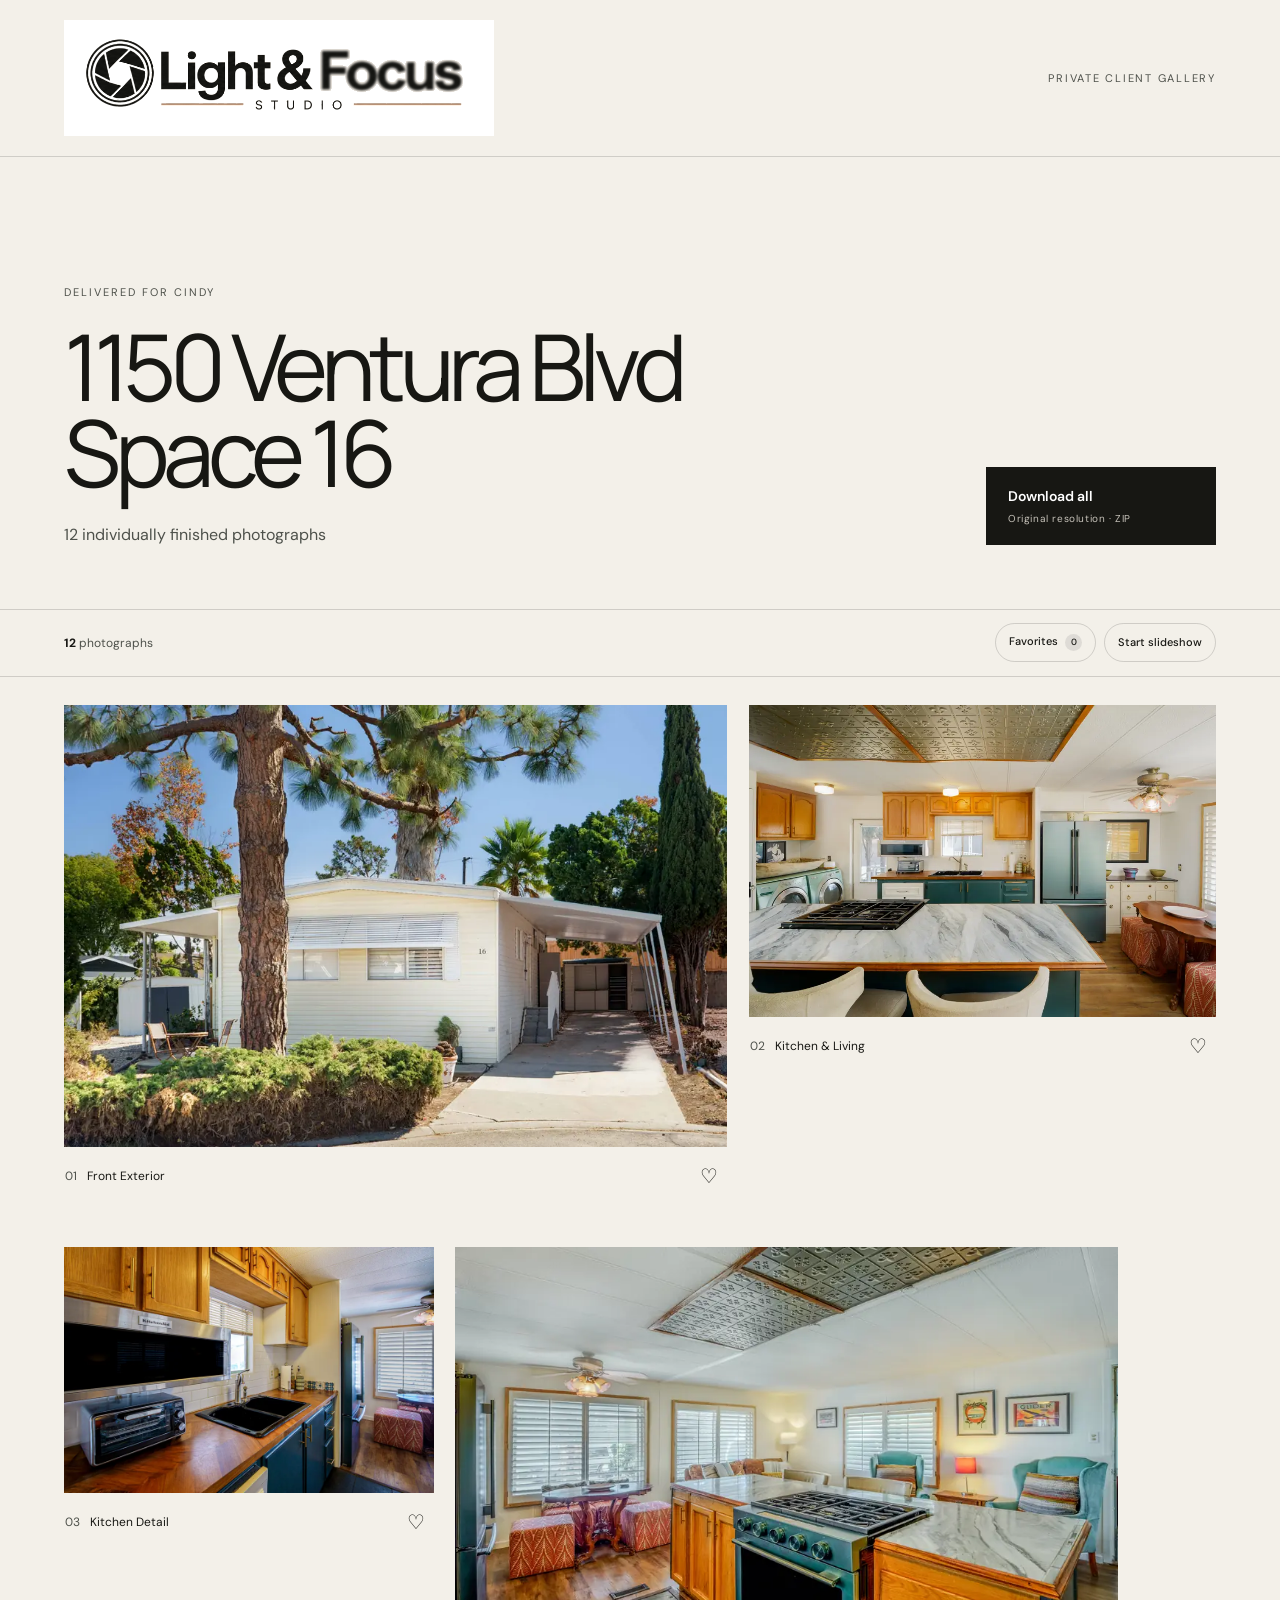
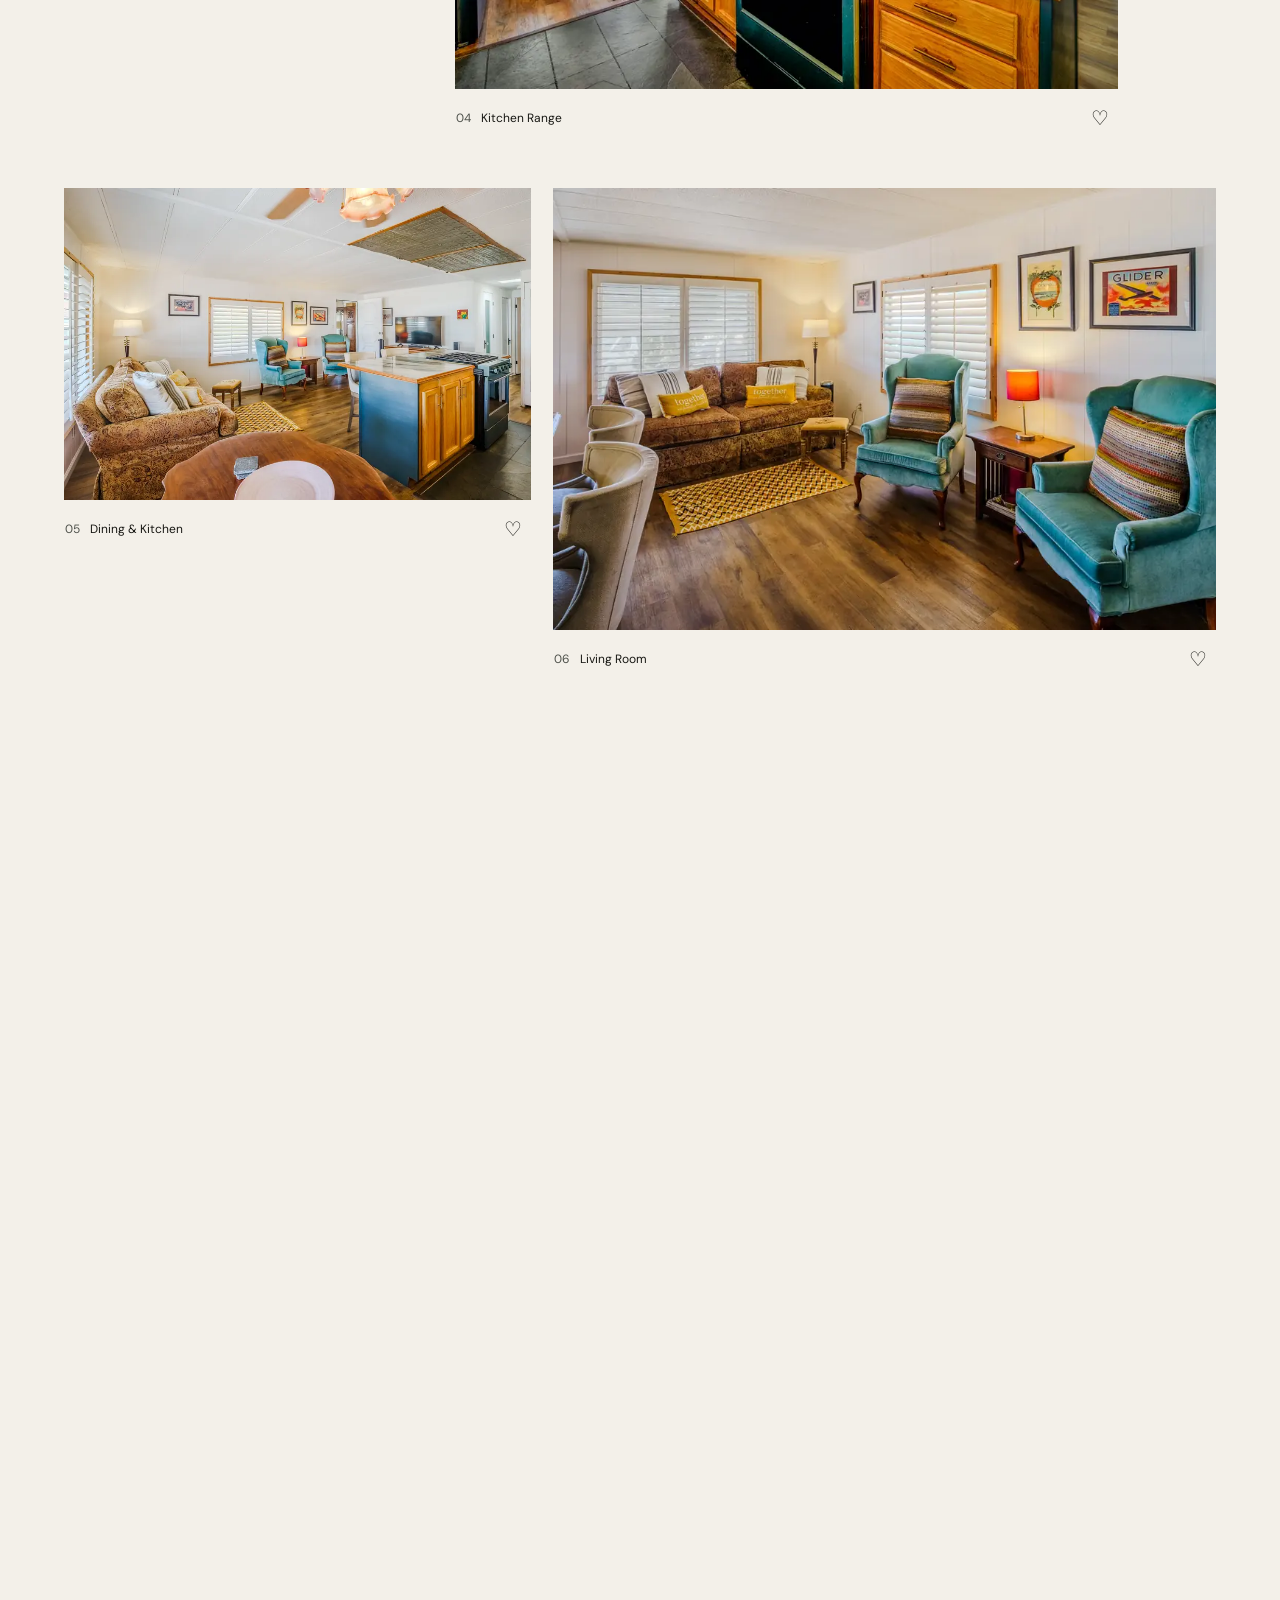
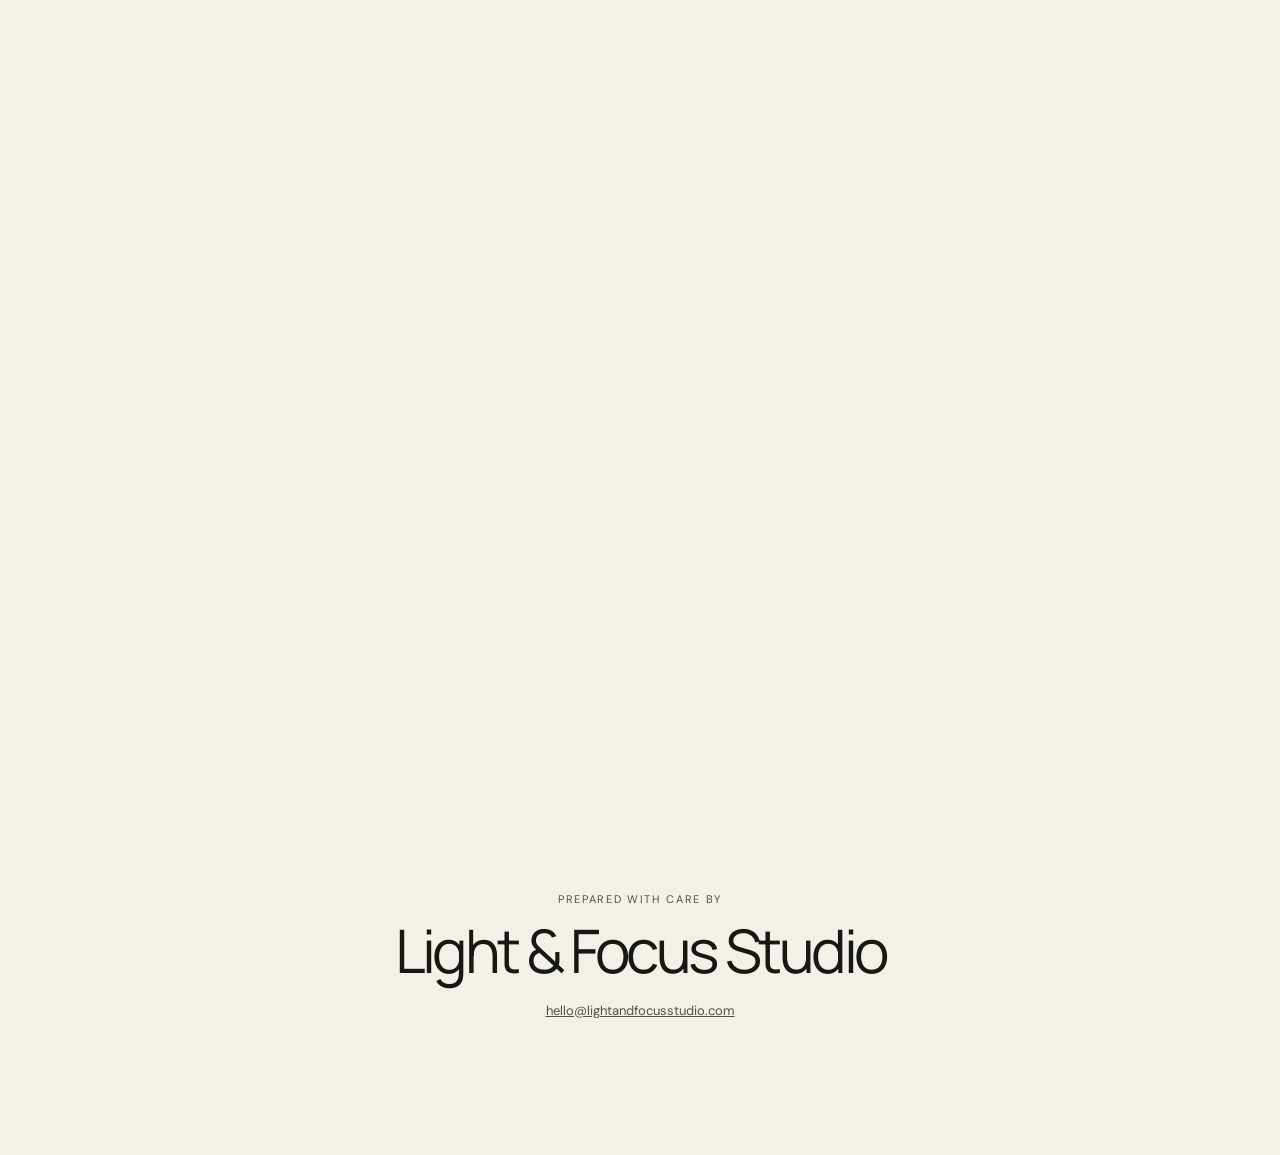
==== commit da30e31c: "Standardize canonical studio logo" ====
--- a/clients/cindy-7a4f92d8b1/index.html
+++ b/clients/cindy-7a4f92d8b1/index.html
@@ -16,8 +16,7 @@
     <a class="skip-link" href="#work">Skip to photographs</a>
     <header class="gallery-header">
       <a class="brand" href="../../" aria-label="Light and Focus Studio home">
-        <svg viewBox="0 0 32 32" aria-hidden="true"><polygon points="16,8.5 22.5,12.25 22.5,19.75 16,23.5 9.5,19.75 9.5,12.25"></polygon><path d="M16 8.5 20 3.9M22.5 12.25 28.2 11.2M22.5 19.75 26.2 24.3M16 23.5 12 28.1M9.5 19.75 3.8 20.8M9.5 12.25 5.8 7.7"></path></svg>
-        <span><strong>Light &amp; Focus</strong><small>Studio</small></span>
+        <img src="../../assets/light-focus-logo-canonical.png" alt="" style="width:min(430px,58vw);height:auto;background:#fff" />
       </a>
       <span class="private-label">Private client gallery</span>
     </header>
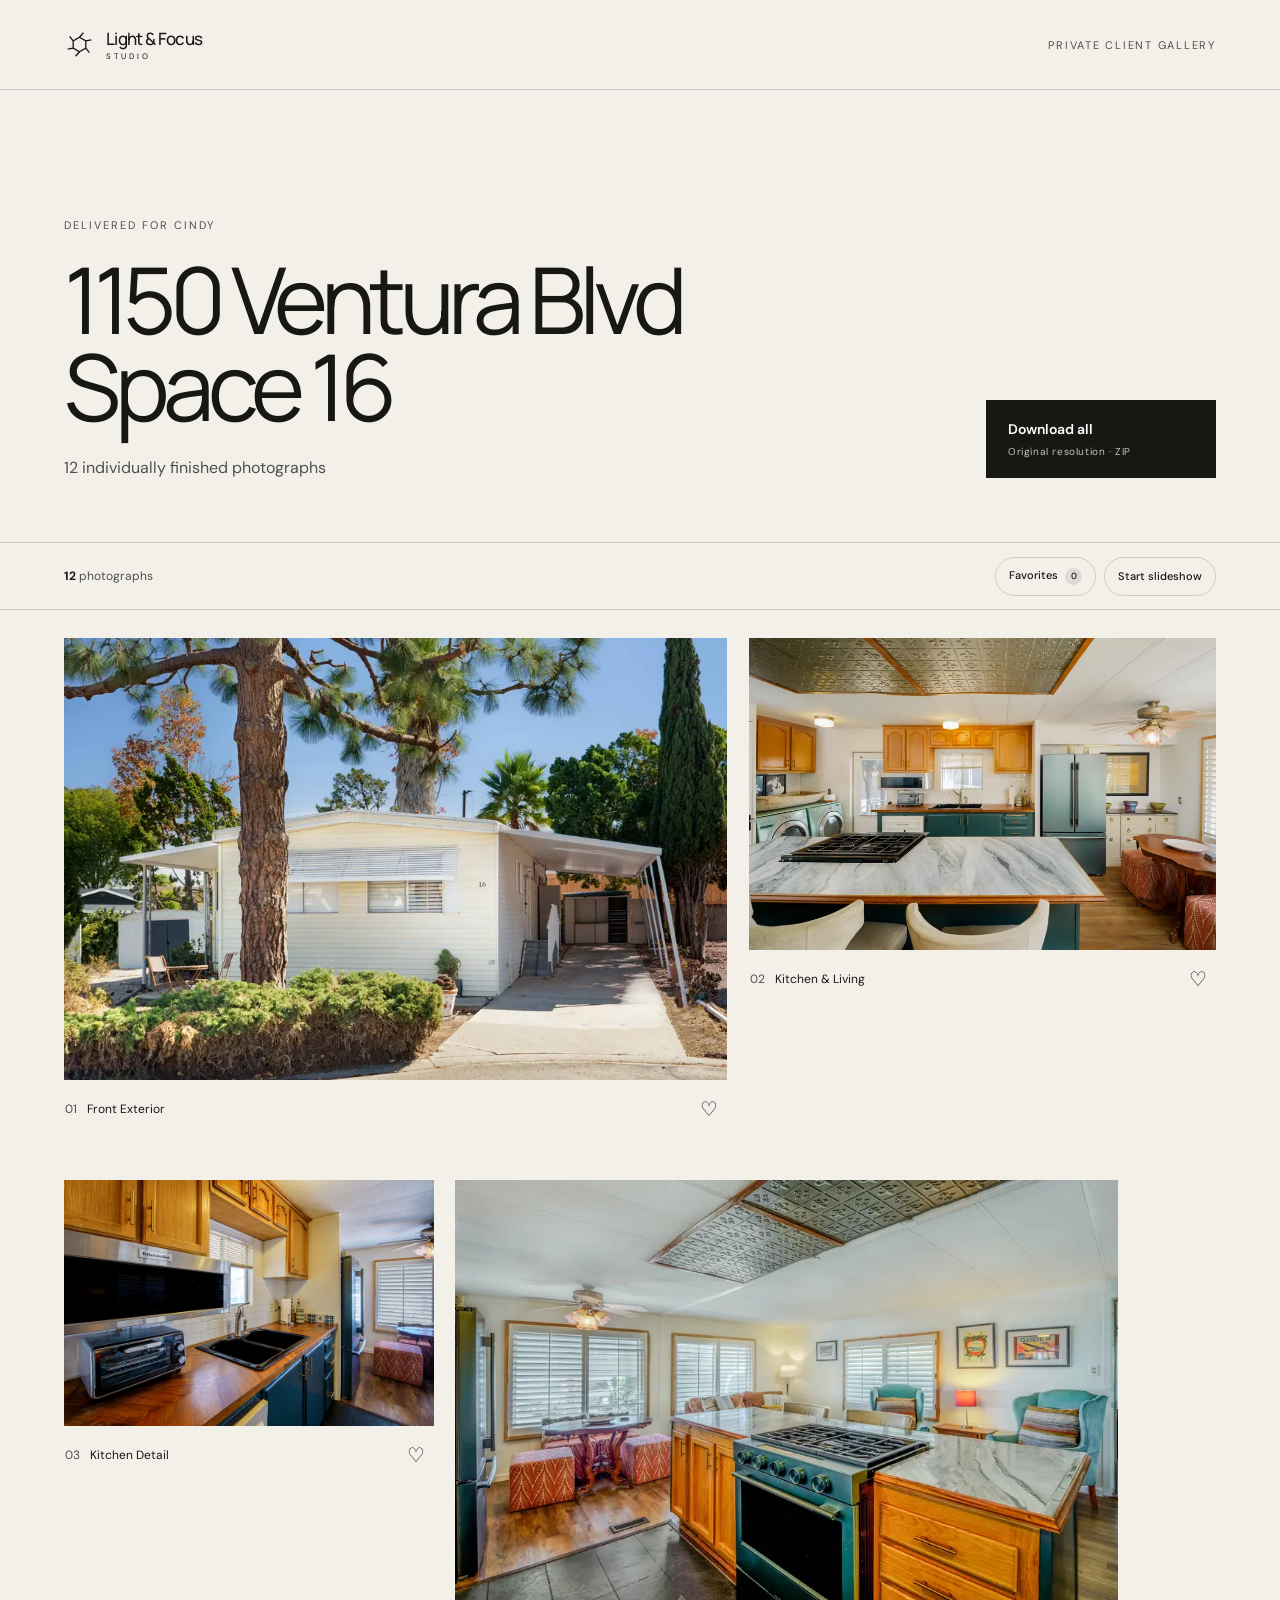
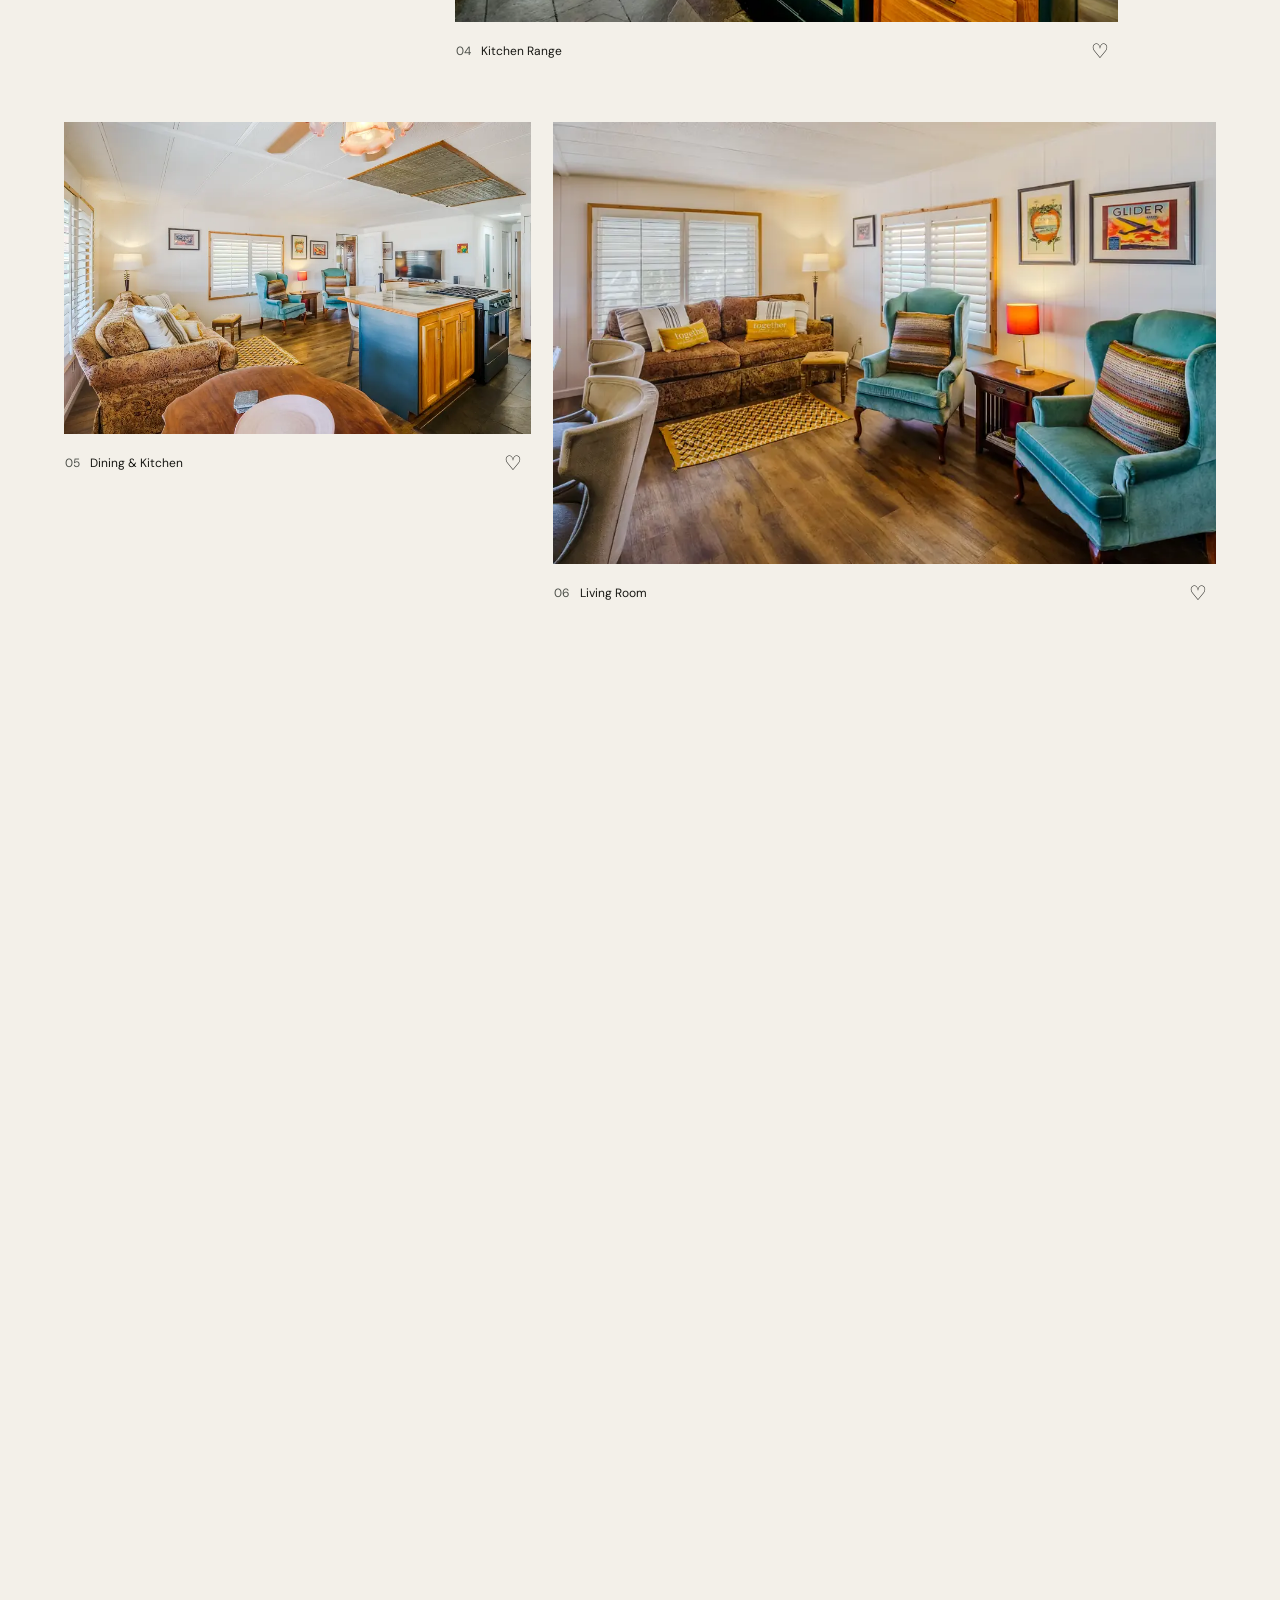
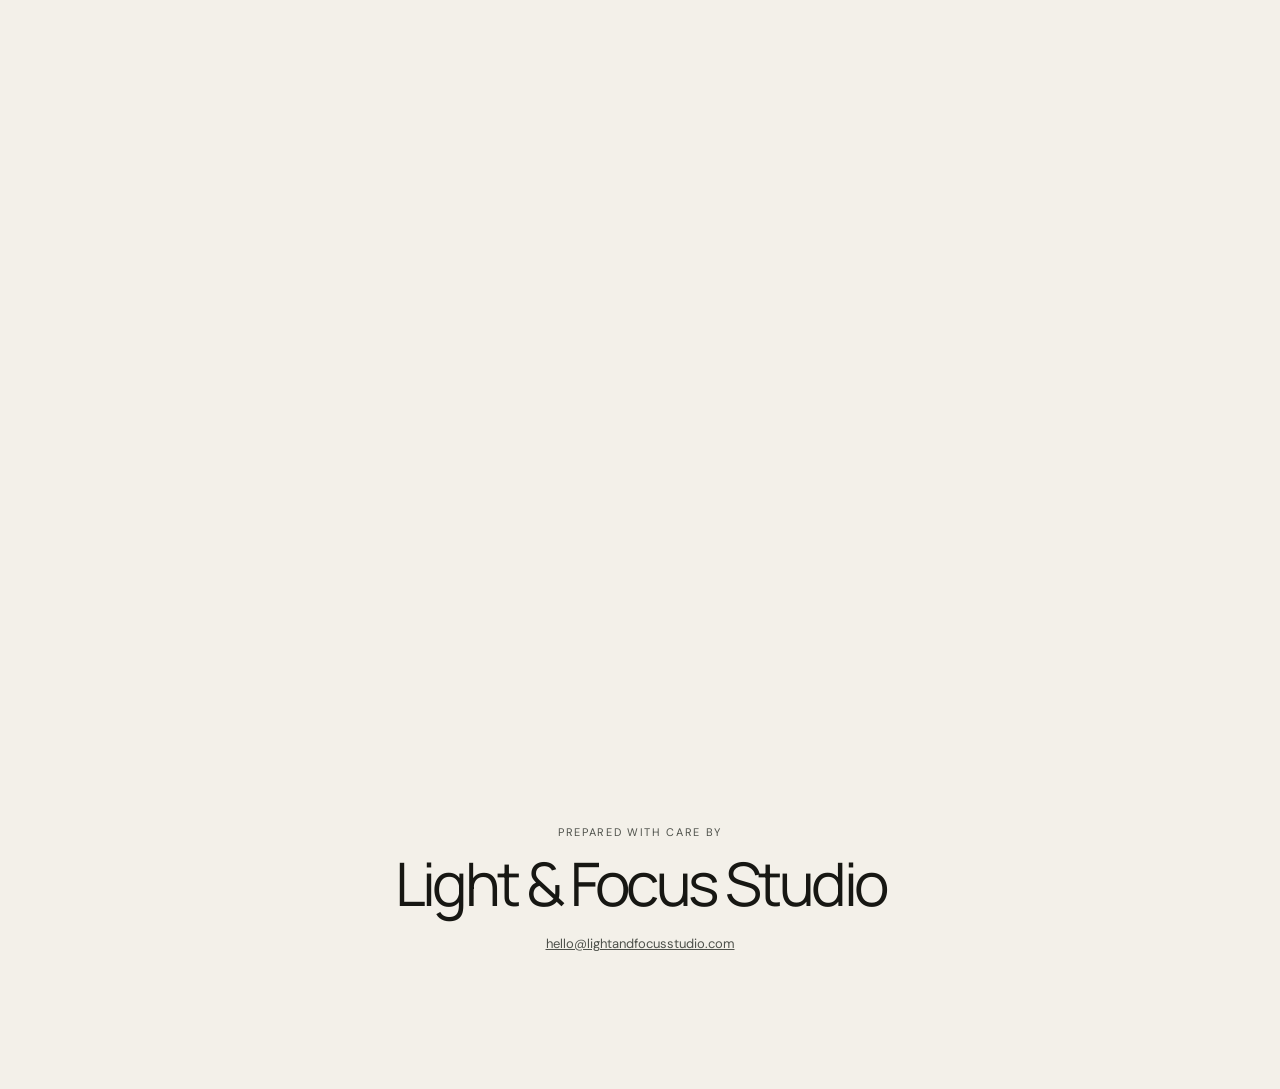
==== commit d693c943: "Preserve animated website logo" ====
--- a/clients/cindy-7a4f92d8b1/index.html
+++ b/clients/cindy-7a4f92d8b1/index.html
@@ -16,7 +16,8 @@
     <a class="skip-link" href="#work">Skip to photographs</a>
     <header class="gallery-header">
       <a class="brand" href="../../" aria-label="Light and Focus Studio home">
-        <img src="../../assets/light-focus-logo-canonical.png" alt="" style="width:min(430px,58vw);height:auto;background:#fff" />
+        <svg viewBox="0 0 32 32" aria-hidden="true"><polygon points="16,8.5 22.5,12.25 22.5,19.75 16,23.5 9.5,19.75 9.5,12.25"></polygon><path d="M16 8.5 20 3.9M22.5 12.25 28.2 11.2M22.5 19.75 26.2 24.3M16 23.5 12 28.1M9.5 19.75 3.8 20.8M9.5 12.25 5.8 7.7"></path></svg>
+        <span><strong>Light &amp; Focus</strong><small>Studio</small></span>
       </a>
       <span class="private-label">Private client gallery</span>
     </header>
